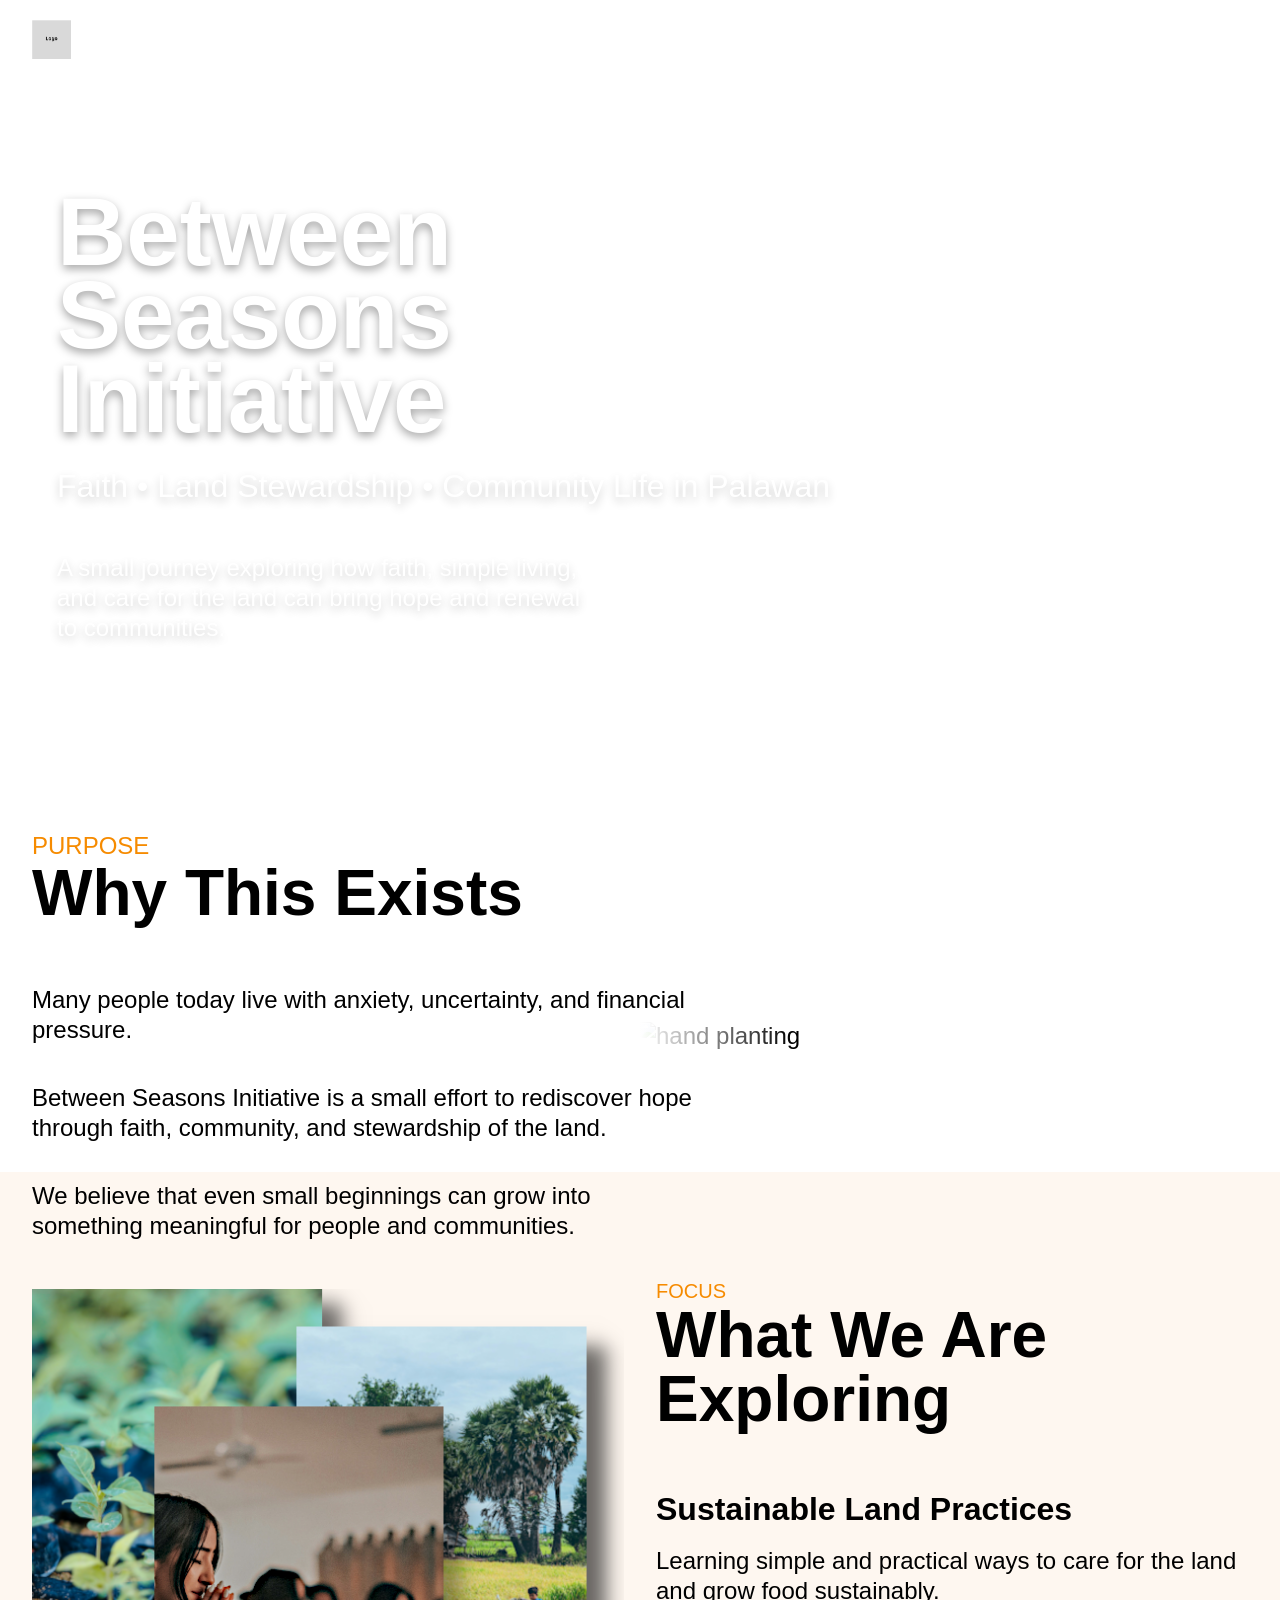
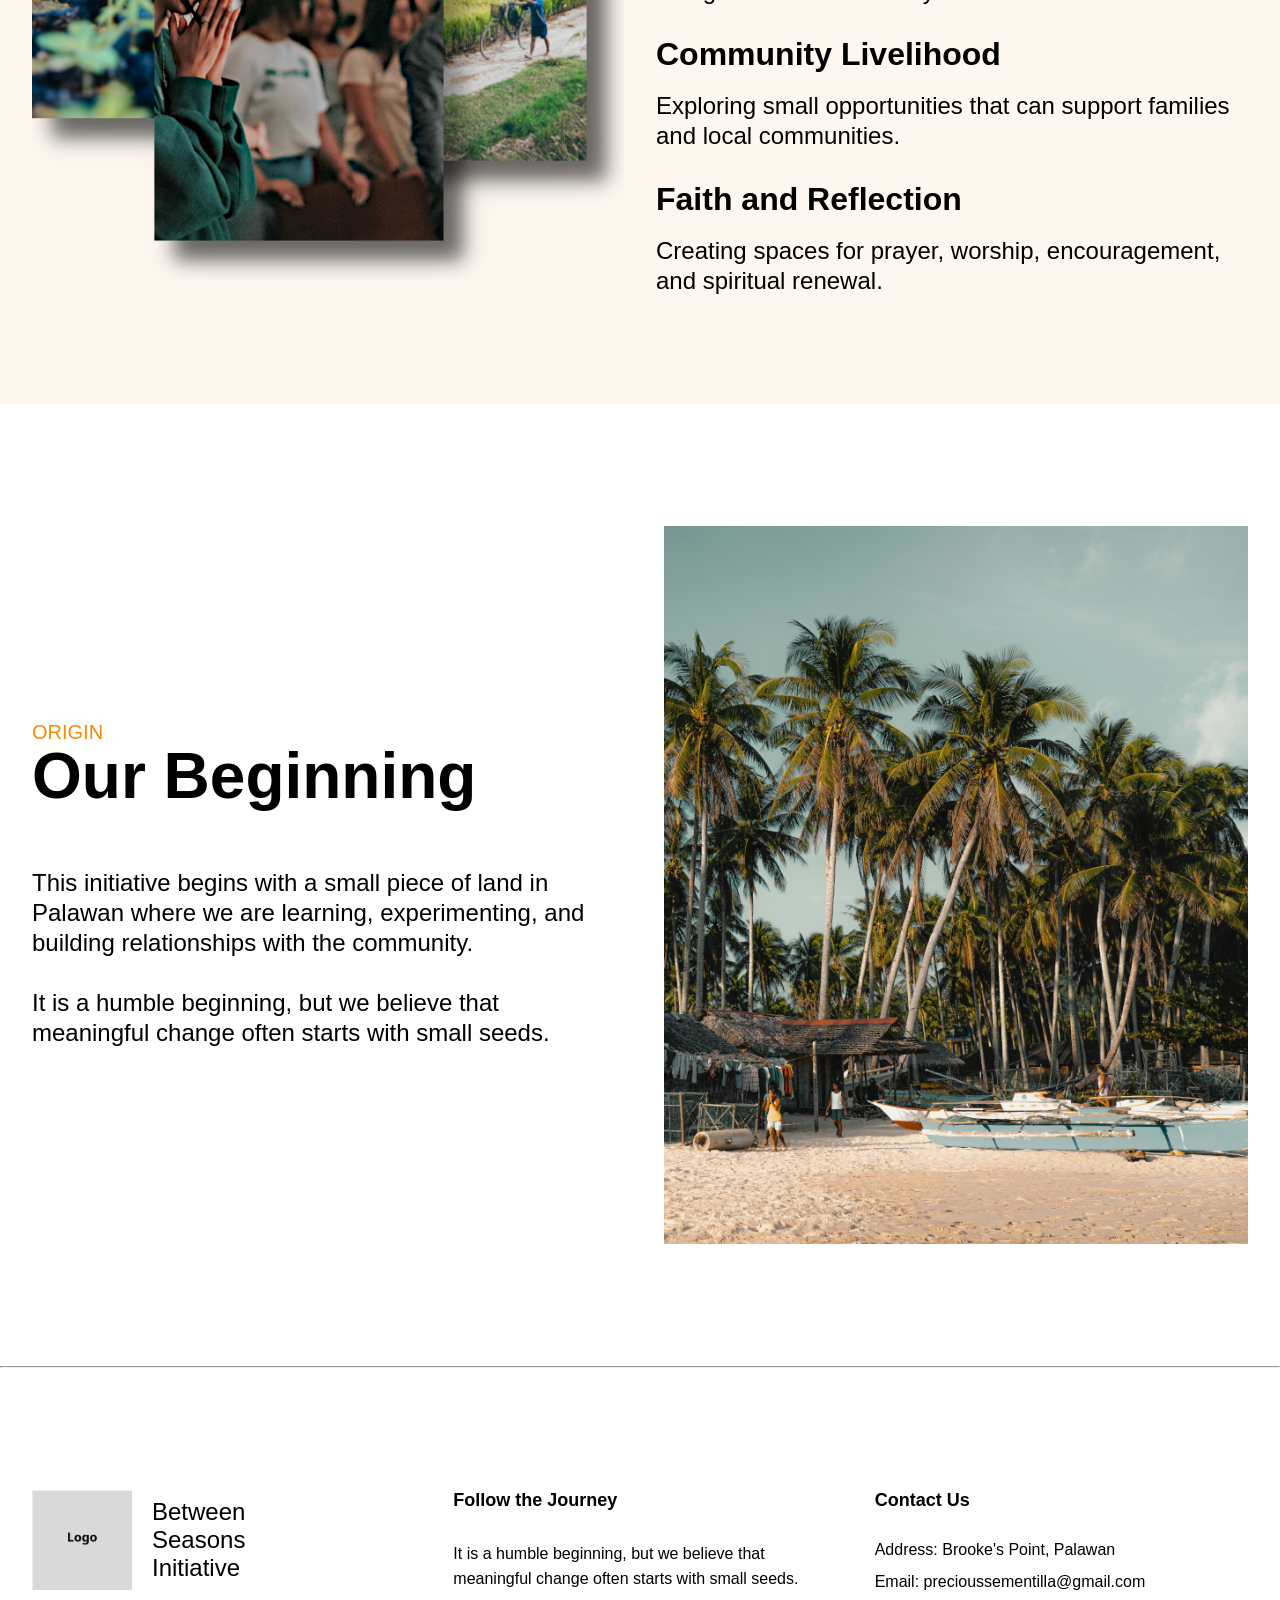
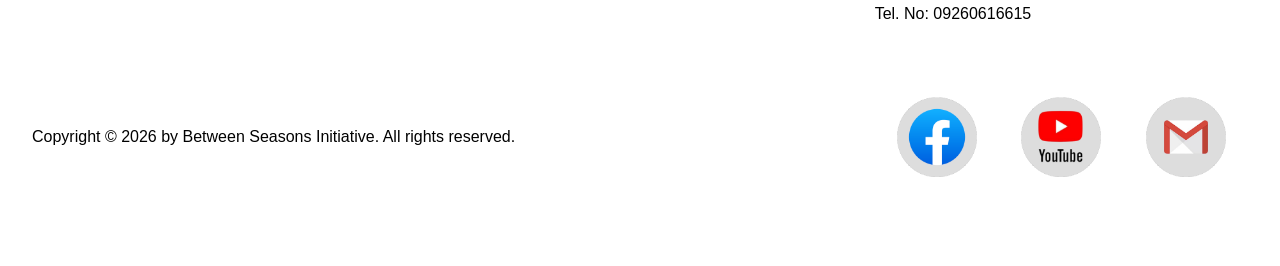
==== index.html @ 9b715d58 "Add files via upload Completed mobile responsiveness." ====
<!DOCTYPE html>
<html lang="en">

<head>
  <meta charset="UTF-8">
  <meta name="viewport" content="width=device-width, initial-scale=1.0">

  <link rel="stylesheet" href="styles/general.css">
  <link rel="stylesheet" href="styles/style.css">
  <link rel="stylesheet" href="styles/queries.css">

  <script defer type="module" src="https://unpkg.com/ionicons@5.4.0/dist/ionicons/ionicons.esm.js"></script>
  <script nomodule="" src="https://unpkg.com/ionicons@5.4.0/dist/ionicons/ionicons.js"></script>

  <!-- <script src="https://unpkg.com/ionicons@4.5.10-0/dist/ionicons.js"></script> -->

  <title>Between Seasons Initiative</title>
</head>

<body>

  <div class="landing-page" id="landing-page">

    <!-- #region section-header -->
    <header class="section-header">
      <div class="logo-box">
        <img class="header-logo" src="img/logo.png" alt="logo" />
        <p class="header-company-name">Between Seasons Initiative</p>
      </div>
      <div class="main-nav">
        <ul class="nav-links">
          <li><a class="nav-link" href="#landing-page">Home</a></li>
          <li><a class="nav-link" href="#section-purpose">Purpose</a></li>
          <li><a class="nav-link" href="#section-focus">Focus</a></li>
          <li><a class="nav-link" href="#section-origin">Origin</a></li>
          <li><a class="nav-link" href="#section-footer">Follow us</a></li>
        </ul>
      </div>
      <button class="btn-mobile-nav">
        <ion-icon name="menu-outline" class="icon-mobile-nav"></ion-icon>
        <ion-icon name="close-outline" class="icon-mobile-nav"></ion-icon>
      </button>
    </header>
    <!-- #endregion section-header -->

    <!-- #region section-hero -->
    <section class="section-hero" id="section-hero">
      <div class="hero-text-box">
        <h1 class="heading-primary">Between <br />Seasons <br /> Initiative</h1>
        <p class="subheading">Faith • Land Stewardship • Community Life in Palawan</p>

        <p class="heading-primary-description">A small journey exploring how faith, simple living, <br />and care for
          the
          land
          can bring hope and renewal <br />to communities.
        </p>
      </div>
    </section>
    <!-- #endregion section-hero -->

  </div>

  <!-- #region section-purpose -->
  <section class="section-purpose" id="section-purpose">
    <div class="container">
      <div class="purpose grid-cols-2">
        <div class="purpose-text-box">
          <div class="purpose-static">
            <div class="purpose-floating">
              <p class="subtitle subtitle-purpose">
                purpose
              </p>
              <h2 class=" heading-secondary">Why This Exists</h2>
              <p class="heading-secondary-description">Many people today live with anxiety, uncertainty, and financial
                pressure.
              </p>
              <p class="heading-secondary-description">Between Seasons Initiative is a small effort to rediscover hope
                through
                faith, community, and stewardship of
                the land.</p>
              <p class="heading-secondary-description">We believe that even small beginnings can grow into something
                meaningful
                for people and communities.</p>
            </div>
            <div class="purpose-copy">
              <p class="subtitle">
                purpose
              </p>
              <h2 class="heading-secondary">Why This Exists</h2>
              <p class="heading-secondary-description">Many people today live with anxiety, uncertainty, and financial
                pressure.
              </p>
              <p class="heading-secondary-description">Between Seasons Initiative is a small effort to rediscover hope
                through
                faith, community, and stewardship of
                the land.</p>
              <p class="heading-secondary-description">We believe that even small beginnings can grow into something
                meaningful
                for people and communities.</p>
            </div>
          </div>
        </div>
        <div class="purpose-img-box">
          <img class="plant-img" src="img/hand-planting.png" alt="hand planting" />
        </div>
      </div>
    </div>
  </section>
  <!-- #endregion section-purpose -->

  <!-- #region section-focus -->
  <div class="section-focus" id="section-focus">
    <div class="container">
      <div class="focus grid-cols-2">
        <div class="focus-img-box">
          <img class="focus-img" src="img/focus.png"
            alt="small plants growing, a child walking with his bike in a rural area, and a lady praying inside a church" />
        </div>
        <div class="focus-text-box">
          <p class="subtitle">
            focus
          </p>
          <h2 class="heading-secondary">What We Are Exploring</h2>
          <h3 class="heading-tertiary">Sustainable Land Practices</h3>
          <p class="heading-secondary-description">Learning simple and practical ways to care for the land and grow food
            sustainably.</p>
          <h3 class="heading-tertiary">Community Livelihood</h3>
          <p class="heading-secondary-description">Exploring small opportunities that can support families and local
            communities.</p>
          <h3 class="heading-tertiary">Faith and Reflection</h3>
          <p class="heading-secondary-description">Creating spaces for prayer, worship, encouragement, and spiritual
            renewal.</p>
        </div>
      </div>
    </div>
  </div>
  <!-- #endregion section-focus -->

  <!-- #region section-origin -->
  <section class="section-origin" id="section-origin">
    <div class="container">
      <div class="origin grid-cols-8">
        <div class="origin-text-box">
          <p class="subtitle">
            origin
          </p>
          <div class="heading-secondary">Our Beginning</div>
          <p class="heading-secondary-description">This initiative begins with a small piece of land in Palawan where we
            are learning, experimenting, and building relationships with the community.</p>
          <p class="heading-secondary-description">It is a humble beginning, but we believe that meaningful change often
            starts with small seeds.</p>
        </div>
        <div class="origin-img-box">
          <img class="beach-img" src="img/beach.png" alt="beach showing native wooden boat in the Philippines" />
        </div>
      </div>
    </div>
  </section>
  <!-- #endregion section-follow-us -->

  <!-- #region section-footer -->
  <div class="foooter-line ">
    <hr>
  </div>

  <footer class="section-footer" id="section-footer">
    <div class="footer grid-cols-3">
      <div class="logo">
        <div class="footer-logo-box">
          <img class="footer-logo" src="img/logo.png" alt="company logo">
          <p class="company-name">Between <br />Seasons <br />Initiative
        </div>
      </div>
      <div class="follow-journey">
        <p class="column-label">Follow the Journey</p>
        <p class="journey-text">It is a humble beginning, but we believe that meaningful change often starts with small
          seeds.</p>
      </div>
      <div class="contact-us">
        <p class="column-label">Contact Us</p>
        <ul class="contact-list">
          <li>Address: Brooke's Point, Palawan</li>
          <li>Email: precioussementilla@gmail.com</li>
          <li>Tel. No: 09260616615</li>
        </ul>
      </div>
      <div class="copyright">Copyright © <span class="year">2026</span> by Between Seasons Initiative. All rights
        reserved.
      </div>
      <div class="contact-icons">
        <img class="contact-icon" src="img/facebook.png" alt="Facebook logo">
        <img class="contact-icon" src="img/youtube.png" alt="Youtube logo">
        <img class="contact-icon" src="img/gmail.png" alt="Gmail logo">
      </div>
    </div>
  </footer>
  <!-- #endregion section-footer -->

  <script defer src="script/script.js"></script>
</body>

</html>
---- styles/general.css ----
/* #region initialize */
html {
  font-size: 62.5%;
  overflow-x: hidden;
  scroll-behavior: smooth;
}

* {
  margin: 0;
  padding: 0;
  box-sizing: border-box;
}

body {
  position: relative;
  font-family: "Rubik", sans-serif;
  font-size: 2.4rem;
  font-weight: 400;
  letter-spacing: 12%;

  overflow-x: hidden;
}
/* #endregion initialize */

/* #region helper-classes */
.container {
  max-width: 130rem;
  margin: 0 auto;
}

.grid-cols-2 {
  padding: 0 3.2rem;

  display: grid;
  grid-template-columns: repeat(2, 1fr);
}

.grid-cols-3 {
  display: grid;
  grid-template-columns: repeat(3, 1fr);
  grid-template-rows: 1fr 1fr;
  gap: 4.8rem;

  margin: auto auto;
}

.grid-cols-6 {
  padding: 0 3.2rem;

  display: grid;
  grid-template-columns: repeat(6, 1fr);
}

.grid-cols-8 {
  padding: 0 3.2rem;

  display: grid;
  grid-template-columns: repeat(8, 1fr);
}

/* #endregion helper-classes */

/* #region headings */
.heading-primary {
  font-family: "Montserrat", sans-serif;
  font-size: 9.6rem;
  font-weight: 700;
  line-height: 87%;
  letter-spacing: -2%;
  color: #fff;
  text-shadow: 0 4px 9.2px rgba(0, 0, 0, 0.35);

  margin-bottom: 2.8rem;
}

.subheading {
  font-size: 3.2rem;
  letter-spacing: 1%;
  color: #fff;
  text-shadow: 0 4px 9.2px rgba(0, 0, 0, 0.2);

  margin-bottom: 4.8rem;
}

.heading-primary-description {
  font-size: 2.4rem;
  line-height: 125%;
  letter-spacing: 12%;
  color: #fff;
  text-shadow: 0 4px 9.2px rgba(0, 0, 0, 0.2);
}

.heading-secondary {
  font-family: "Montserrat", sans-serif;
  font-size: 6.4rem;
  font-weight: 700;
  line-height: 100%;
  letter-spacing: -1%;
  /* margin-top: 25%; */
  margin-top: 0;
  margin-bottom: 6rem;
}

.heading-secondary-description {
  font-size: 2.4rem;
  line-height: 125%;
  letter-spacing: 12%;

  margin-bottom: 3rem;
}

.heading-secondary-description:last-child {
  margin-bottom: 25%;
}

.heading-tertiary {
  font-size: 3.2rem;
  font-weight: 600;
  letter-spacing: 1%;

  margin-bottom: 1.8rem;
}

.subtitle {
  text-transform: uppercase;
  font-size: 2rem;
  letter-spacing: -1%;
  color: #f68b00;
  margin: 0 !important;
}

.sticky .section-header {
  position: fixed;
  top: 0;
  left: 0;
  width: 100%;
  height: 7.9rem;
  padding-top: 0;
  padding-bottom: 0;
  background-color: rgb(255, 255, 255, 0.97);
  z-index: 999;
  box-shadow: 0 1.2rem 3.2rem rgba(0, 0, 0, 0.03);
}
/* #endregion headings */
---- styles/style.css ----
.landing-page {
  max-width: 100vw;
  height: 100vh;
  background-image: url("../img/hero-img.png");
  background-size: cover; /* makes image cover entire area */
  background-position: center; /* centers the image */
  background-repeat: no-repeat; /* prevents tiling */

  margin-bottom: 6.2rem;
}

/* #region section-header */
.section-header {
  display: flex;
  height: 7.9rem;
  align-items: center;
  justify-content: space-between;

  margin: 0 auto;
  padding: 0 3.2rem;
  position: relative;
}

.logo-box {
  display: flex;
  align-items: center;
}

.header-logo {
  width: 3.9rem;
  height: 3.9rem;

  margin-right: 1.5rem;
}

.header-company-name {
  letter-spacing: 1%;
  color: #fff;
}

.nav-links {
  display: flex;
  list-style: none;

  gap: 2.4rem;
}

.nav-link:link,
.nav-link:visited {
  text-decoration: none;
  font-size: 1.6rem;
  font-weight: 500;
  color: #fff;
  border-bottom: 1px solid transparent;
}

.nav-link:hover,
.nav-link:active {
  color: #f68b00;
  border-bottom: 1px solid #f68b00;
}

.btn-mobile-nav {
  display: none;
  border: none;
  background: none;
  cursor: pointer;
}

.icon-mobile-nav {
  background-color: #fdf2e9;
  font-size: 3.2rem;
  color: #333;
}

.icon-mobile-nav[name="close-outline"] {
  display: none;
}

.sticky .header-company-name {
  color: black;
}

.sticky .nav-link:link,
.sticky .nav-link:visited {
  text-decoration: none;
  font-size: 1.6rem;
  font-weight: 500;
  color: black;
  border-bottom: 1px solid transparent;
}

.sticky .nav-link:hover,
.sticky .nav-link:active {
  color: #f68b00;
  border-bottom: 1px solid #f68b00;
}

/* #endregion section-header */

/* #region section-hero */
.section-hero {
  display: flex;
  height: 75vh;
  align-items: center;
  margin: auto 0;
}

.hero-text-box {
  padding: 0 5.7rem;
}

/* #endregion section-hero */

/* #region section-purpose */
#section-purpose {
  scroll-margin-top: 2rem;
}

.section-purpose {
  margin-bottom: 6.2rem;
  padding-top: 6rem;
  padding-bottom: 6rem;
  scroll-margin-top: "79px";
}

.purpose {
  align-items: center;
}
.purpose .subtitle {
  margin: 0;
}

.purpose-text-box {
  position: relative;
}

.purpose-floating {
  position: absolute;
  margin-right: -9%;
  z-index: 10;
  top: 50%;
  transform: translateY(-50%);
}

.purpose-floating p {
  font-family: "Rubix", sans-serif;
  font-size: 2.4rem;
  font-weight: none;
  line-height: 125%;
  letter-spacing: 12%;

  margin-bottom: 3.8rem;
}

.purpose-copy {
  display: none;
  border: none;
  background: none;
  cursor: pointer;
}

.purpose-img-box {
  position: relative;
  /* display: flex;
  align-items: center; */
}

.purpose-img-box::after {
  content: "";
  position: absolute;
  inset: 0;
  top: 0;
  left: 0;
  background: linear-gradient(
    to right,
    rgba(255, 255, 255, 1),
    rgba(255, 255, 255, 0)
  );
  width: 25%;
  z-index: 2;
}
.purpose-img-box::after {
  content: "";
  position: absolute;
  inset: 0;
  top: 0;
  left: 0;
  background: linear-gradient(
    to right,
    rgba(255, 255, 255, 1),
    rgba(255, 255, 255, 0)
  );
  width: 25%;
  z-index: 3;
}
.purpose-img-box::after {
  content: "";
  position: absolute;
  inset: 0;
  top: 0;
  left: 0;
  background: linear-gradient(
    to right,
    rgba(255, 255, 255, 1),
    rgba(255, 255, 255, 0)
  );
  width: 25%;
  z-index: 4;
}

.purpose-floating p:nth-child(5) {
  margin: 0 !important;
}

.plant-img {
  display: block;
  width: 100%;
}
/* #endregion section-purpose */

/* #region section-focus */
#section-focus {
  scroll-margin-top: 7rem;
}

.section-focus {
  background-color: #fef7f0;

  margin-bottom: 6.2rem;
  padding-top: 6rem;
  padding-bottom: 6rem;
}

.focus {
  column-gap: 6rem;
  align-items: center;
}

.focus-image-box {
  align-self: center;
}

.focus-img {
  width: 100%;
}

.focus-text-box p:last-child {
  margin: 0;
}
/* #endregion section-focus */

/* #region section-origin */
#section-origin {
  scroll-margin-top: 2rem;
}

.section-origin {
  margin-bottom: 6.2rem;
  padding-top: 6rem;
  padding-bottom: 6rem;
}

.origin {
  column-gap: 4.8rem;
}

.origin-text-box {
  grid-column: span 4;
  align-self: center;
}

.origin-text-box p:nth-child(4) {
  margin: 0 !important;
}

.origin-img-box {
  grid-column: span 4;
  align-self: center;
}

.beach-img {
  display: block;
  width: 100%;
}

/* #endregion section-origin */

/* #region section-footer */
hr {
  /* border: none; */
  width: 100%;
  height: 2px;
  color: #eee;
}

.section-footer {
  max-width: 130rem;
  margin: 0 auto;

  /* margin-bottom: 6.2rem; */
  padding-top: 12.2rem;
  padding-bottom: 6.2rem;
}

.footer-logo-box {
  display: flex;
  gap: 2rem;
  align-items: center;
}

.footer-logo {
  width: 10rem;
  height: 10rem;
}

.company-name {
  font-family: "Montserrat", sans-serif;
  font-size: 2.4rem;
  font-weight: 500;
  color: black;
}

.contact-list {
  list-style: none;
}

.contact-list li {
  font-family: "Rubix", sans-serif;
  font-size: 1.6rem;
  font-weight: 400;
}

.contact-list li:not(:last-child) {
  margin-bottom: 1.4rem;
}

.column-label {
  font-family: "Rubix", sans-serif;
  font-size: 2rem;
  font-weight: 600;

  margin-bottom: 3rem;
}

.journey-text {
  font-family: "Rubix", sans-serif;
  font-size: 1.6rem;
  font-weight: 400;
  /* line-height: 180%; */
}

.copyright {
  grid-column: span 2;
  font-family: "Rubix", sans-serif;
  font-size: 1.6rem;
  font-weight: 400;
  line-height: 180%;
  margin: auto 0;
}

.contact-icons {
  display: flex;
  justify-content: space-around;
  margin: auto 0;
}

.contact-icon {
  display: inline-block;
  width: 8rem;
  height: 8rem;
}

/* #endregion section-footer */
---- styles/queries.css ----
/* #region < 1350px = 1350 / 16 = 84.38 = 84em */
@media (max-width: 84em) {
  /* header */

  /* hero */

  /* purpose */

  /* focus */
  .focus {
    column-gap: 3.2rem;
    padding-top: 4.8rem;
    padding-bottom: 4.8rem;
  }

  .focus-img-box {
    align-self: center;
  }

  .focus-img {
    margin: 0;
  }

  .focus-text-box {
    align-self: center;
  }

  .focus-text-box p:nth-child(8) {
    margin: 0 !important;
  }

  .focus .subtitle {
    margin: 0;
  }

  /* origin */

  /* footer */

  .section-footer {
    /* max-width: 130rem;
    margin: 0 auto;
   */
    padding: 12.2rem 3.2rem 6.2rem 3.2rem;
  }

  /* .section-footer {
  } */

  .column-label {
    font-size: 1.8rem;
  }

  .journey-text {
    font-size: 1.6rem;
    line-height: 1.6;
  }
  .contact-list li {
    font-size: 1.6rem;
  }
}
/* #endregion < 1350px  */

/* #region < 1150px = 1150 / 16 = 71.87 = 72em */
@media (max-width: 72em) {
  /* header */
  .header-company-name {
    font-size: 1.6rem;
  }

  .nav-link {
    font-size: 1.2rem !important;
  }

  .heading-primary {
    font-size: 7.4rem;
  }

  .subheading {
    font-size: 2rem;
  }

  .heading-primary-description {
    font-size: 1.6rem;
  }
  /* hero */

  /* purpose */
  .purpose .subtitle {
    font-size: 1.5rem;
  }

  .heading-secondary {
    font-size: 4rem;

    margin-bottom: 4.8rem;
  }

  .heading-secondary-description {
    font-size: 1.6rem !important;
  }

  .heading-tertiary {
    font-size: 2rem !important;
  }

  /* focus */

  /* origin */

  /* footer */
}
/* #endregion < 1164px  */

/* #region < 960px = 960 / 16 = 60em */
@media (max-width: 60em) {
  /* header */

  /* hero */

  /* purpose */

  /* focus */
  .focus {
    column-gap: 3.2rem;
    padding-top: 2.4rem;
    padding-bottom: 2.4rem;
  }

  .focus-img-box {
    align-self: center;
  }

  .focus-img {
    margin: 0;
  }

  .focus-text-box {
    align-self: center;
  }

  .focus-text-box p:nth-child(8) {
    margin: 0 !important;
  }

  .focus .subtitle {
    margin: 0;
  }

  /* origin */
  .origin {
    column-gap: 4.8rem;
  }

  /* footer */
}
/* #endregion < 960px  */

/* #region < 760px = 760 / 16 = 48em */
@media (max-width: 48em) {
  /* header */
  .main-nav {
    position: absolute;
    top: 0;
    left: 0;
    width: 100%;
    height: 100vh;
    transform: translateX(100%);
    background-color: rgba(255, 255, 255, 0.96);

    display: flex;
    justify-content: center;
    align-items: center;
    opacity: 0;
    pointer-events: none;
    visibility: hidden;
    transition: all 0.5s ease-in;
  }

  .btn-mobile-nav {
    display: block;
    z-index: 9999;
  }

  .mobile-main-nav .main-nav {
    opacity: 1;
    pointer-events: auto;
    visibility: visible;
    transform: translateX(0);
  }

  .mobile-main-nav .nav-links {
    display: flex;
    flex-direction: column;
    justify-content: center;
    align-items: center;
    text-align: center;
  }

  .mobile-main-nav .nav-link:link,
  .mobile-main-nav .nav-link:visited {
    font-size: 2.4rem !important;
    color: #000;
  }

  .mobile-main-nav .nav-link:hover,
  .mobile-main-nav .nav-link:active {
    color: #f68b00;
    border-bottom: 1px solid #f68b00;
  }

  /* hero */
  .heading-primary-description {
    color: transparent;
    height: 0;
  }

  .heading-primary-description::before {
    content: "A small journey exploring how faith, simple living, and care for the land can bring hope and renewal to communities.";
    color: #fff;
  }

  .mobile-main-nav .main-nav {
    opacity: 1;
    pointer-events: auto;
    visibility: visible;
    transform: translateX(0);
  }

  /* purpose */

  /* focus */

  /* footer */
}
/* #endregion < 960px  */

/* #region < 560px = 560 / 16 = 35em */
@media (max-width: 35em) {
  /* header */

  /* hero */

  /* purpose */
  .purpose.grid-cols-2 {
    padding: 0 3.2rem;

    display: grid;
    grid-template-columns: 1fr;
    row-gap: 3rem;
  }

  .purpose-floating {
    display: none;
    border: none;
    background: none;
    cursor: pointer;
  }

  .purpose-img-box::after {
    display: none;
    border: none;
    background: none;
    cursor: pointer;
  }

  .purpose-copy {
    display: block;
  }

  .purpose-copy p:last-child {
    margin: 0;
  }

  .subtitle.subtitle-purpose {
    color: transparent;
  }

  /* focus */
  .focus.grid-cols-2 {
    padding: 0 3.2rem;

    display: grid;
    grid-template-columns: 1fr;
    row-gap: 3rem;
  }

  .focus-img {
    grid-row: 2;
  }

  .focus-text-box {
    grid-row: 1;
  }

  .focus-text-box p:last-child {
    margin: 0 0 3rem;
  }

  /* origin */
  .origin.grid-cols-8 {
    padding: 0 3.2rem;

    display: grid;
    grid-template-columns: 1fr;
    row-gap: 3rem;
  }

  .origin-text-box {
    grid-row: 1;
    grid-column: 1;
  }

  .origin-img-box {
    grid-row: 2;
    grid-column: 1;
  }

  /* footer */
  .section-footer {
    max-width: 130rem;
    margin: 0 auto;

    padding-top: 12.2rem;
    padding-bottom: 6.2rem;
  }

  .footer.grid-cols-3 {
    display: grid;
    grid-template-columns: 1fr;

    column-gap: 0;
    row-gap: 4rem;

    margin: auto auto;
    /* padding: 0 3.2rem; */
  }

  .follow-journey {
    grid-column: 1;
    grid-row: 2;
  }
  .contact-us {
    grid-column: 1;
    grid-row: 3;
  }
  .contact-icons {
    grid-column: 1;
    grid-row: 4;
  }
  .follow-journey {
    grid-column: 1;
    grid-row: 2;
  }

  .contact-us * {
    font-size: 1.4rem;
  }

  .follow-journey * {
    font-size: 1.4rem;
  }

  .copyright {
    font-size: 1.4rem;
  }
}
/* #endregion < 560px = 560 / 16 = 35em */
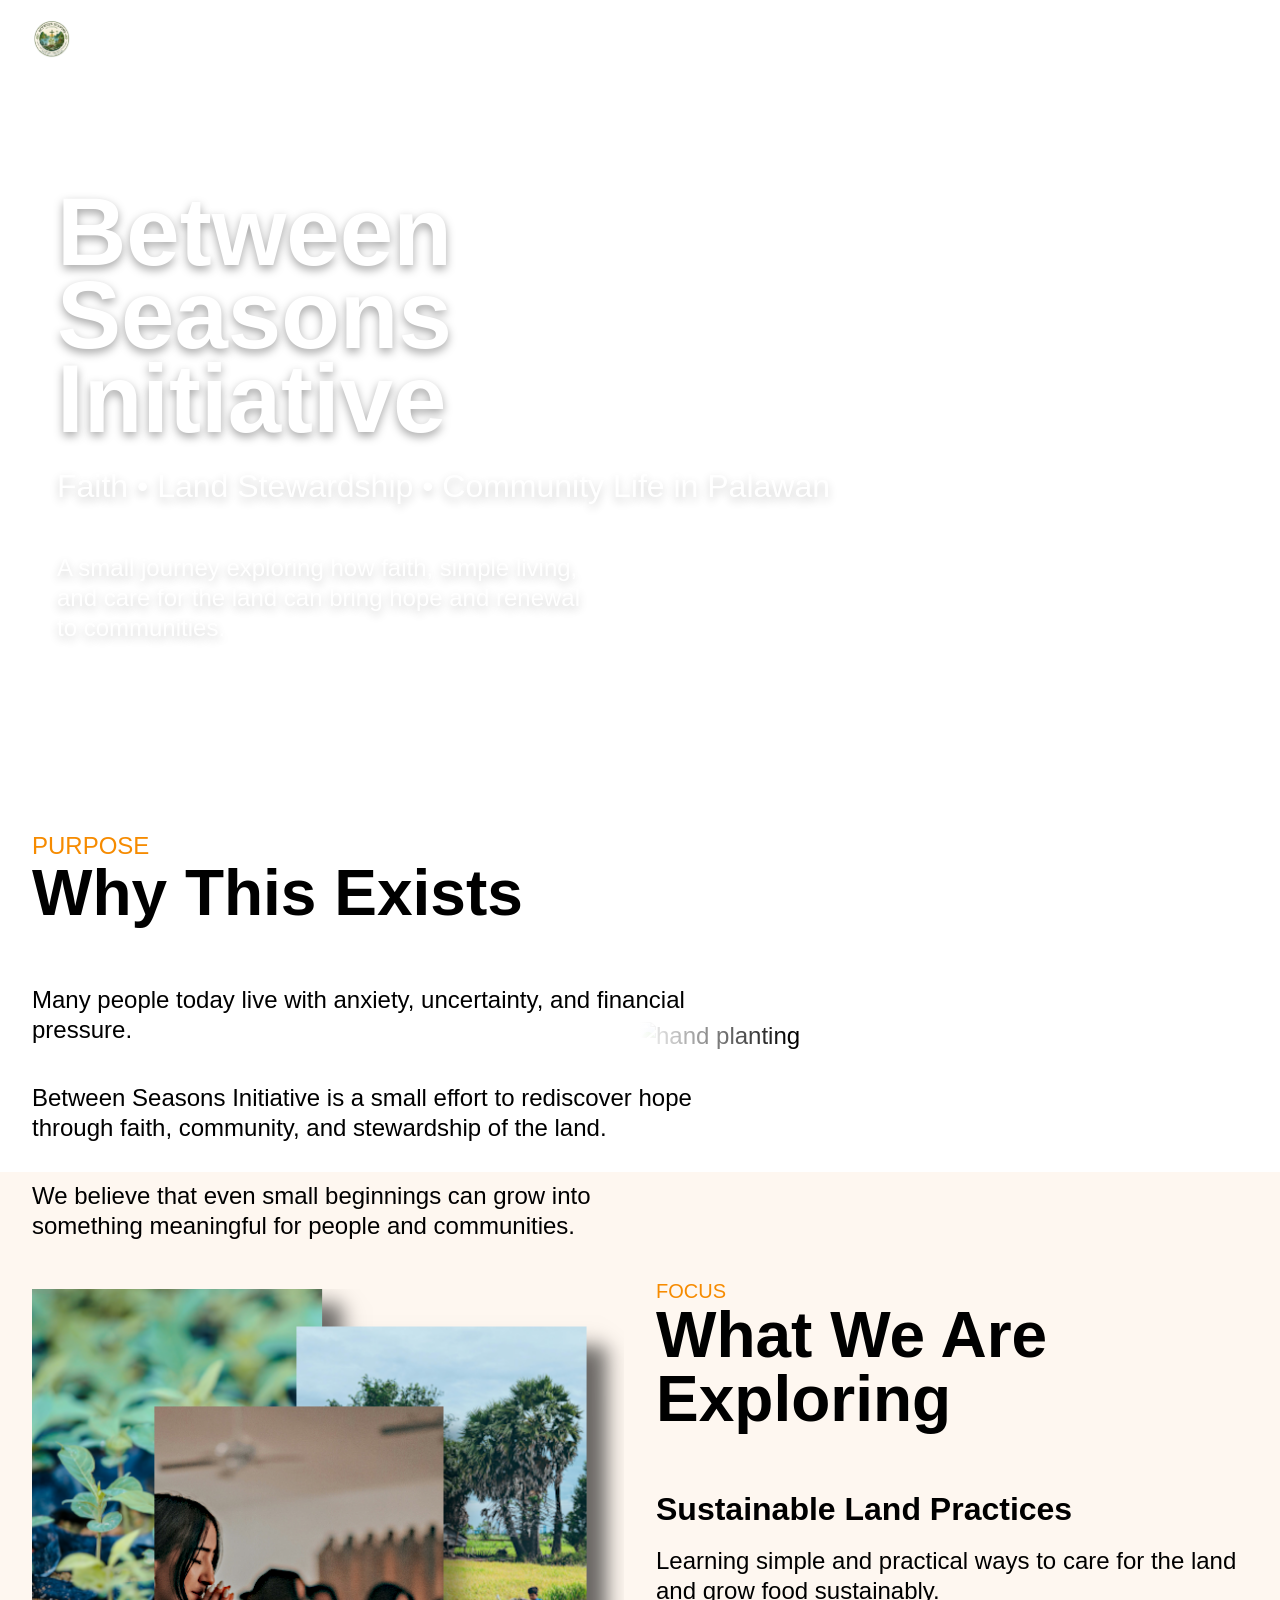
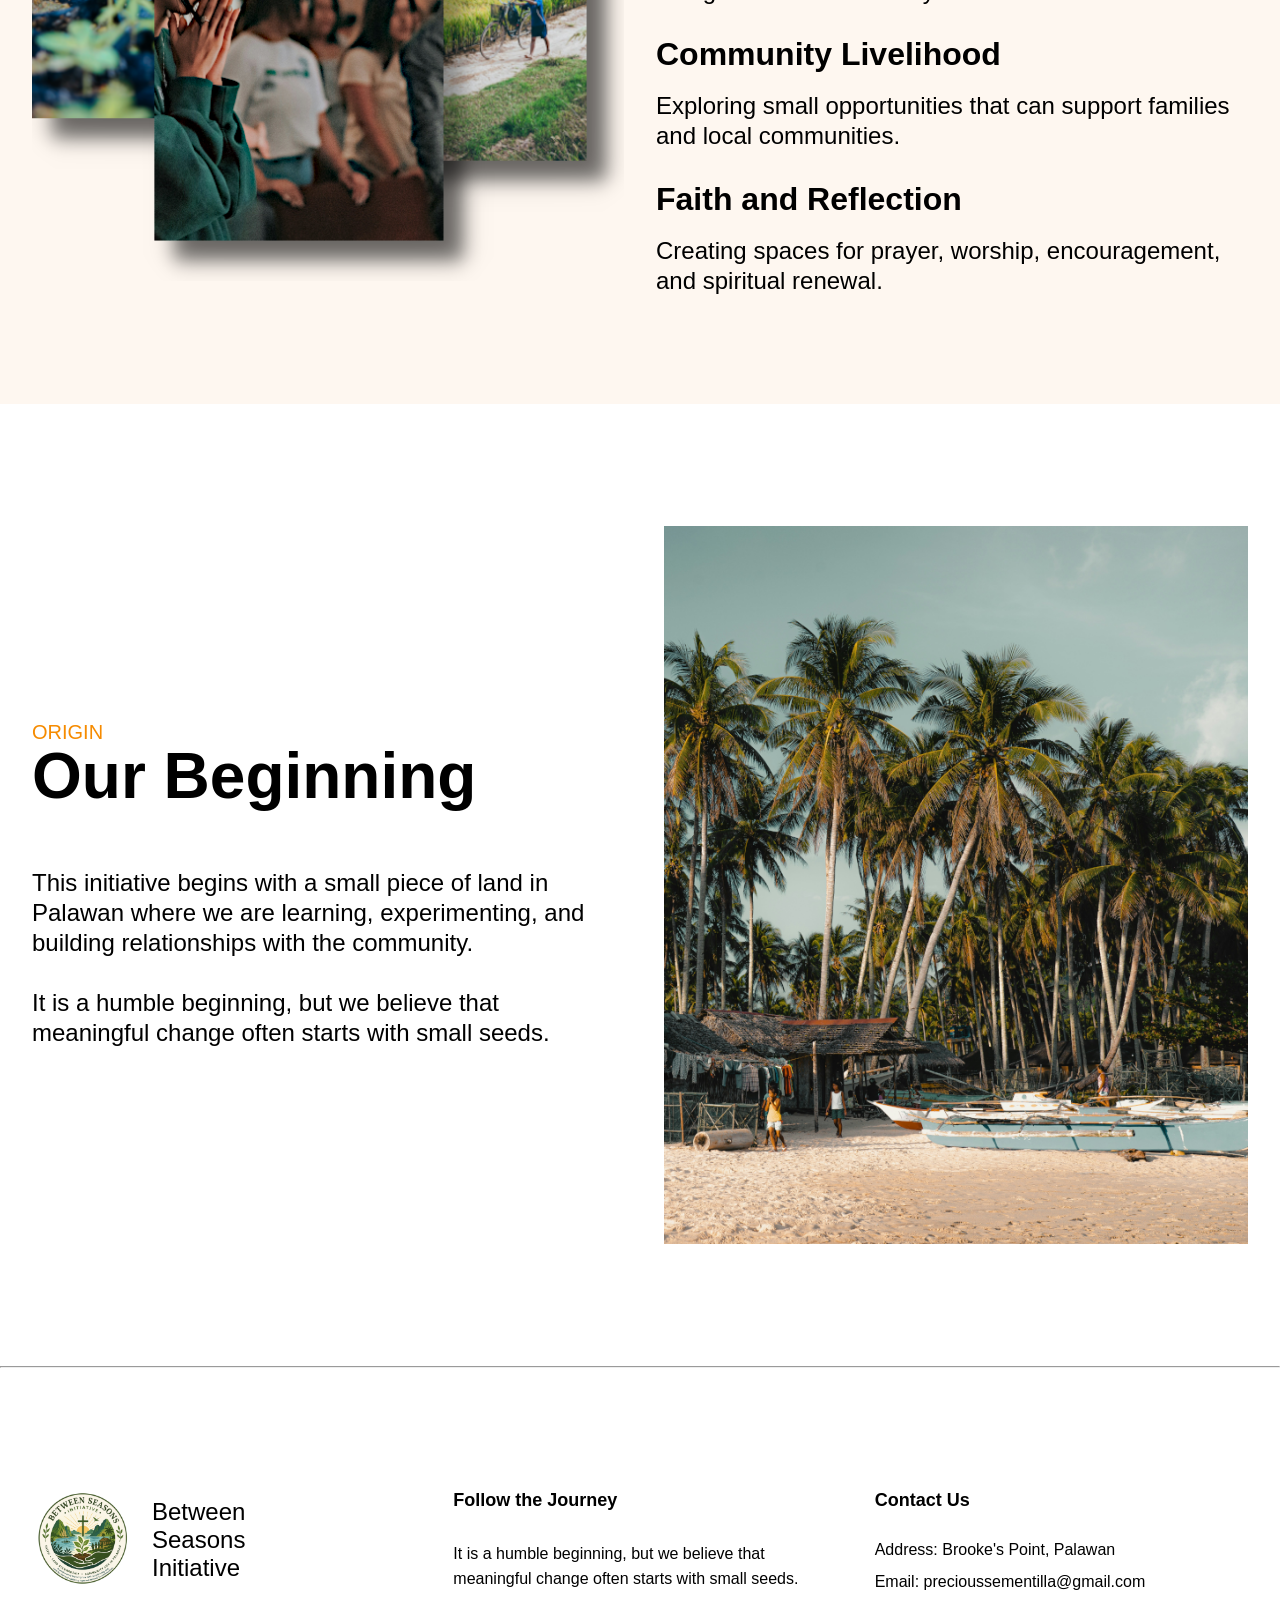
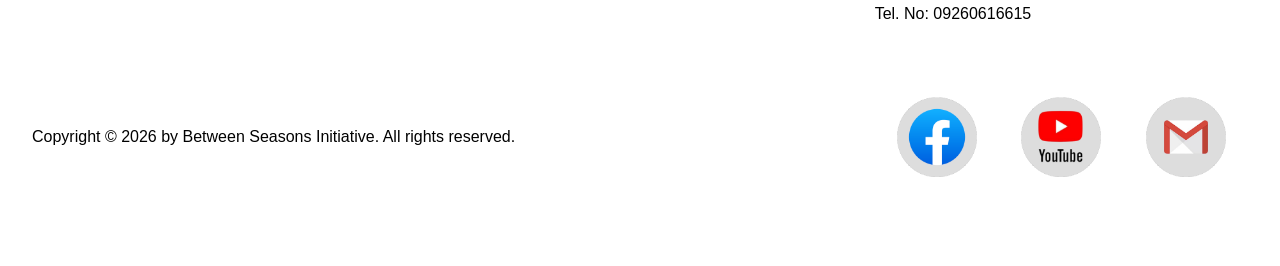
==== commit 972161cc: "Update index.html Updated link with trial logo" ====
--- a/index.html
+++ b/index.html
@@ -24,10 +24,10 @@
     <!-- #region section-header -->
     <header class="section-header">
       <div class="logo-box">
-        <img class="header-logo" src="img/logo.png" alt="logo" />
+        <img class="header-logo" src="img/logo-bsi.png" alt="logo" />
         <p class="header-company-name">Between Seasons Initiative</p>
       </div>
-      <div class="main-nav">
+      <nav class="main-nav">
         <ul class="nav-links">
           <li><a class="nav-link" href="#landing-page">Home</a></li>
           <li><a class="nav-link" href="#section-purpose">Purpose</a></li>
@@ -35,10 +35,10 @@
           <li><a class="nav-link" href="#section-origin">Origin</a></li>
           <li><a class="nav-link" href="#section-footer">Follow us</a></li>
         </ul>
-      </div>
+      </nav>
       <button class="btn-mobile-nav">
-        <ion-icon name="menu-outline" class="icon-mobile-nav"></ion-icon>
-        <ion-icon name="close-outline" class="icon-mobile-nav"></ion-icon>
+        <ion-icon name="menu-outline" class="menu-outline icon-mobile-nav"></ion-icon>
+        <ion-icon name="close-outline" class="close-outline icon-mobile-nav"></ion-icon>
       </button>
     </header>
     <!-- #endregion section-header -->
@@ -67,7 +67,7 @@
         <div class="purpose-text-box">
           <div class="purpose-static">
             <div class="purpose-floating">
-              <p class="subtitle subtitle-purpose">
+              <p class="subtitle">
                 purpose
               </p>
               <h2 class=" heading-secondary">Why This Exists</h2>
@@ -83,7 +83,7 @@
                 for people and communities.</p>
             </div>
             <div class="purpose-copy">
-              <p class="subtitle">
+              <p class="subtitle" id="subtitle-purpose">
                 purpose
               </p>
               <h2 class="heading-secondary">Why This Exists</h2>
@@ -117,7 +117,7 @@
             alt="small plants growing, a child walking with his bike in a rural area, and a lady praying inside a church" />
         </div>
         <div class="focus-text-box">
-          <p class="subtitle">
+          <p class="subtitle" id="subtitle-focus">
             focus
           </p>
           <h2 class="heading-secondary">What We Are Exploring</h2>
@@ -141,7 +141,7 @@
     <div class="container">
       <div class="origin grid-cols-8">
         <div class="origin-text-box">
-          <p class="subtitle">
+          <p class="subtitle" id="subtitle-origin">
             origin
           </p>
           <div class="heading-secondary">Our Beginning</div>
@@ -167,7 +167,7 @@
     <div class="footer grid-cols-3">
       <div class="logo">
         <div class="footer-logo-box">
-          <img class="footer-logo" src="img/logo.png" alt="company logo">
+          <img class="footer-logo" src="img/logo-bsi.png" alt="company logo">
           <p class="company-name">Between <br />Seasons <br />Initiative
         </div>
       </div>
@@ -199,4 +199,4 @@
   <script defer src="script/script.js"></script>
 </body>
 
-</html>+</html>
--- a/styles/general.css
+++ b/styles/general.css
@@ -129,6 +129,12 @@
   margin: 0 !important;
 }
 
+#subtitle-purpose,
+#subtitle-focus,
+#subtitle-origin {
+  scroll-margin-top: 80px;
+}
+
 .sticky .section-header {
   position: fixed;
   top: 0;
--- a/styles/style.css
+++ b/styles/style.css
@@ -1,3 +1,4 @@
+/* #region section-header */
 .landing-page {
   max-width: 100vw;
   height: 100vh;
@@ -9,7 +10,6 @@
   margin-bottom: 6.2rem;
 }
 
-/* #region section-header */
 .section-header {
   display: flex;
   height: 7.9rem;
@@ -58,6 +58,11 @@
 .nav-link:active {
   color: #f68b00;
   border-bottom: 1px solid #f68b00;
+}
+
+.nav-link-reset {
+  color: #fff;
+  border-bottom: 1px solid transparent;
 }
 
 .btn-mobile-nav {
@@ -65,6 +70,7 @@
   border: none;
   background: none;
   cursor: pointer;
+  /* pointer-events: none; */
 }
 
 .icon-mobile-nav {
--- a/styles/queries.css
+++ b/styles/queries.css
@@ -86,10 +86,6 @@
   /* hero */
 
   /* purpose */
-  .purpose .subtitle {
-    font-size: 1.5rem;
-  }
-
   .heading-secondary {
     font-size: 4rem;
 
@@ -165,7 +161,6 @@
     left: 0;
     width: 100%;
     height: 100vh;
-    transform: translateX(100%);
     background-color: rgba(255, 255, 255, 0.96);
 
     display: flex;
@@ -174,12 +169,60 @@
     opacity: 0;
     pointer-events: none;
     visibility: hidden;
-    transition: all 0.5s ease-in;
+    transform: translateX(100%);
+    transition: all 0.5s ease-out;
+    font-size: 0;
   }
 
   .btn-mobile-nav {
     display: block;
     z-index: 9999;
+  }
+
+  .nav-links {
+    display: flex;
+    flex-direction: column;
+    justify-content: center;
+    align-items: center;
+    text-align: center;
+    font-size: 2.4rem;
+  }
+
+  .nav-link {
+    font-size: 2.4rem !important;
+  }
+
+  .mobile-main-nav .nav-link:link,
+  .mobile-main-nav .nav-link:visited {
+    font-size: 2.4rem !important;
+    color: #000;
+  }
+
+  .mobile-main-nav .main-nav {
+    opacity: 1 !important;
+    pointer-events: auto;
+    visibility: visible;
+    transform: translateX(0);
+  }
+
+  .mobile-main-nav .nav-link:link,
+  .mobile-main-nav .nav-link:visited {
+    font-size: 2.4rem !important;
+    color: #000;
+  }
+
+  .mobile-main-nav .nav-link:hover,
+  .mobile-main-nav .nav-link:active {
+    color: #f68b00;
+    border-bottom: 1px solid #f68b00;
+  }
+
+  .mobile-main-nav .icon-mobile-nav[name="menu-outline"] {
+    display: none;
+  }
+
+  .mobile-main-nav .icon-mobile-nav[name="close-outline"] {
+    display: block;
   }
 
   .mobile-main-nav .main-nav {
@@ -189,26 +232,6 @@
     transform: translateX(0);
   }
 
-  .mobile-main-nav .nav-links {
-    display: flex;
-    flex-direction: column;
-    justify-content: center;
-    align-items: center;
-    text-align: center;
-  }
-
-  .mobile-main-nav .nav-link:link,
-  .mobile-main-nav .nav-link:visited {
-    font-size: 2.4rem !important;
-    color: #000;
-  }
-
-  .mobile-main-nav .nav-link:hover,
-  .mobile-main-nav .nav-link:active {
-    color: #f68b00;
-    border-bottom: 1px solid #f68b00;
-  }
-
   /* hero */
   .heading-primary-description {
     color: transparent;
@@ -218,13 +241,6 @@
   .heading-primary-description::before {
     content: "A small journey exploring how faith, simple living, and care for the land can bring hope and renewal to communities.";
     color: #fff;
-  }
-
-  .mobile-main-nav .main-nav {
-    opacity: 1;
-    pointer-events: auto;
-    visibility: visible;
-    transform: translateX(0);
   }
 
   /* purpose */
@@ -333,7 +349,11 @@
     row-gap: 4rem;
 
     margin: auto auto;
-    /* padding: 0 3.2rem; */
+  }
+
+  .footer-logo {
+    width: 8rem;
+    height: 8rem;
   }
 
   .follow-journey {
@@ -354,11 +374,16 @@
   }
 
   .contact-us * {
-    font-size: 1.4rem;
+    font-size: 1.4rem !important;
   }
 
   .follow-journey * {
-    font-size: 1.4rem;
+    font-size: 1.4rem !important;
+  }
+
+  .contact-icon {
+    width: 6rem;
+    height: 6rem;
   }
 
   .copyright {
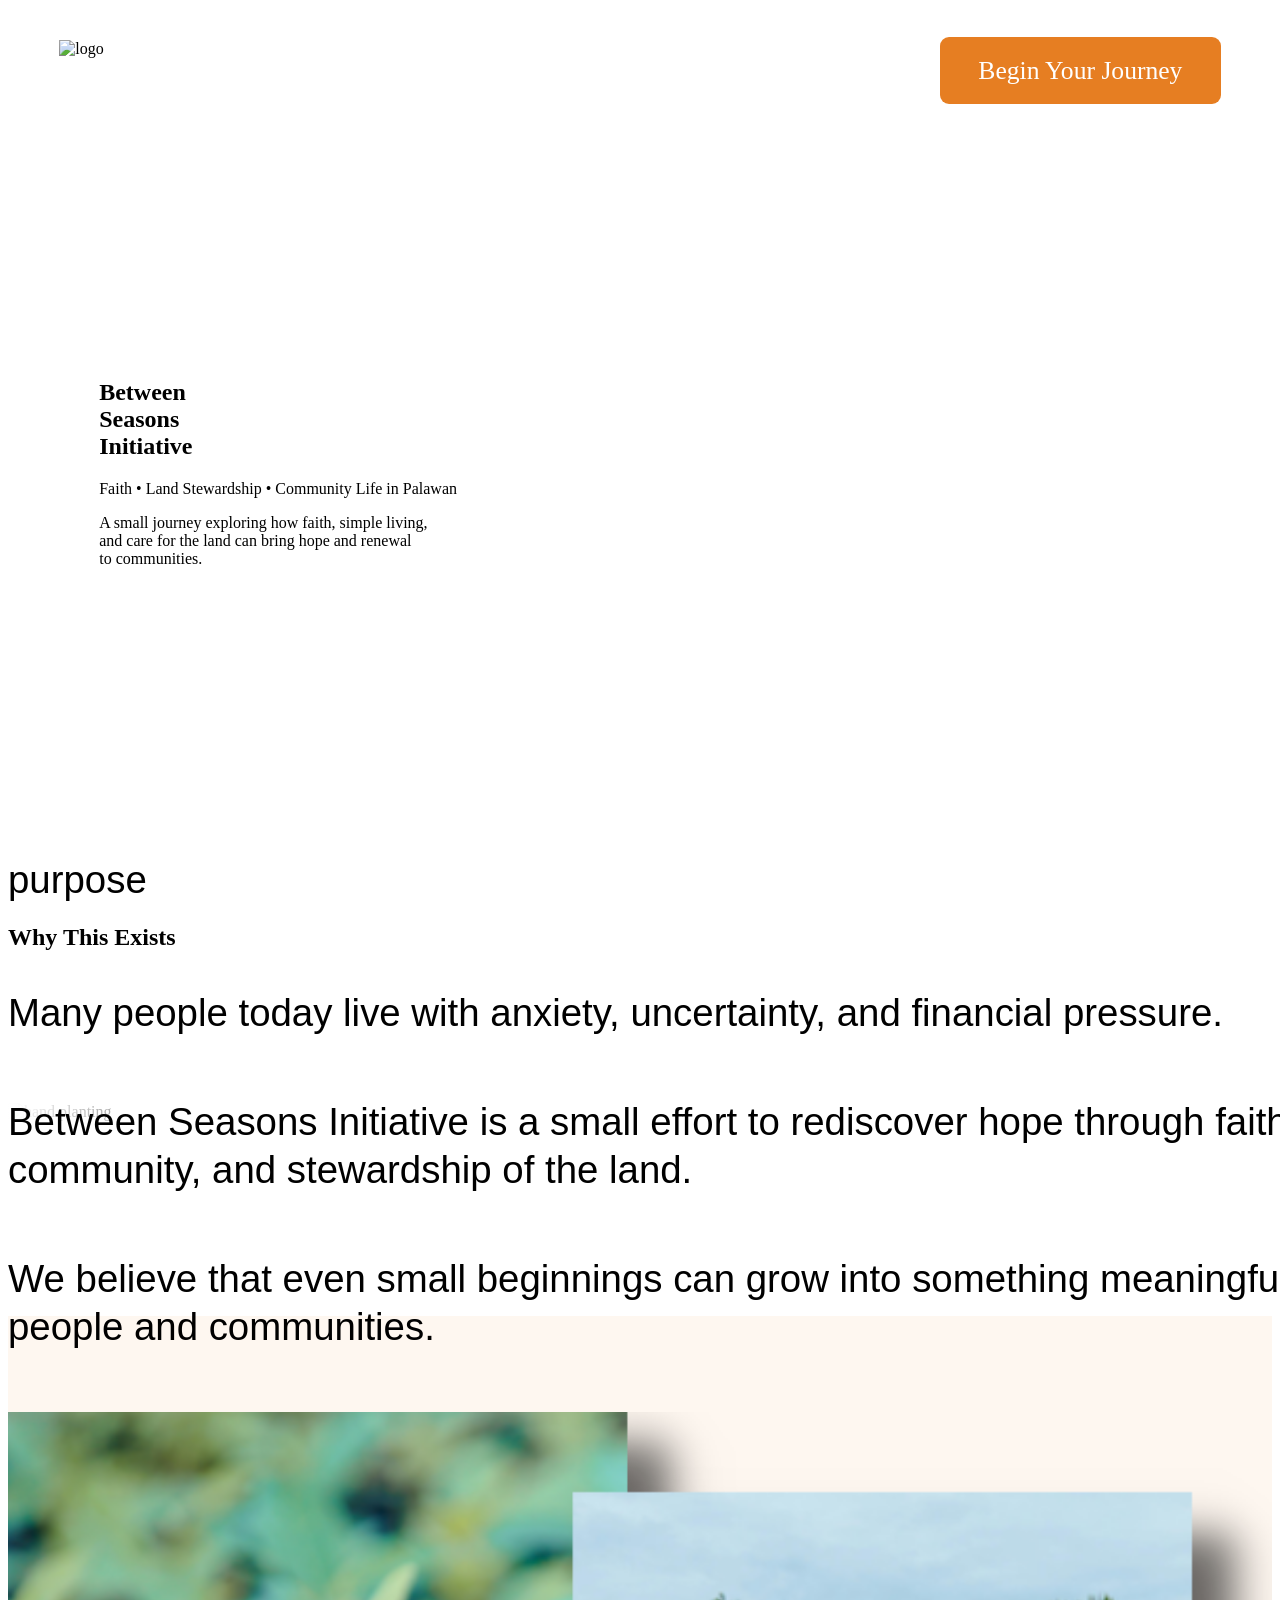
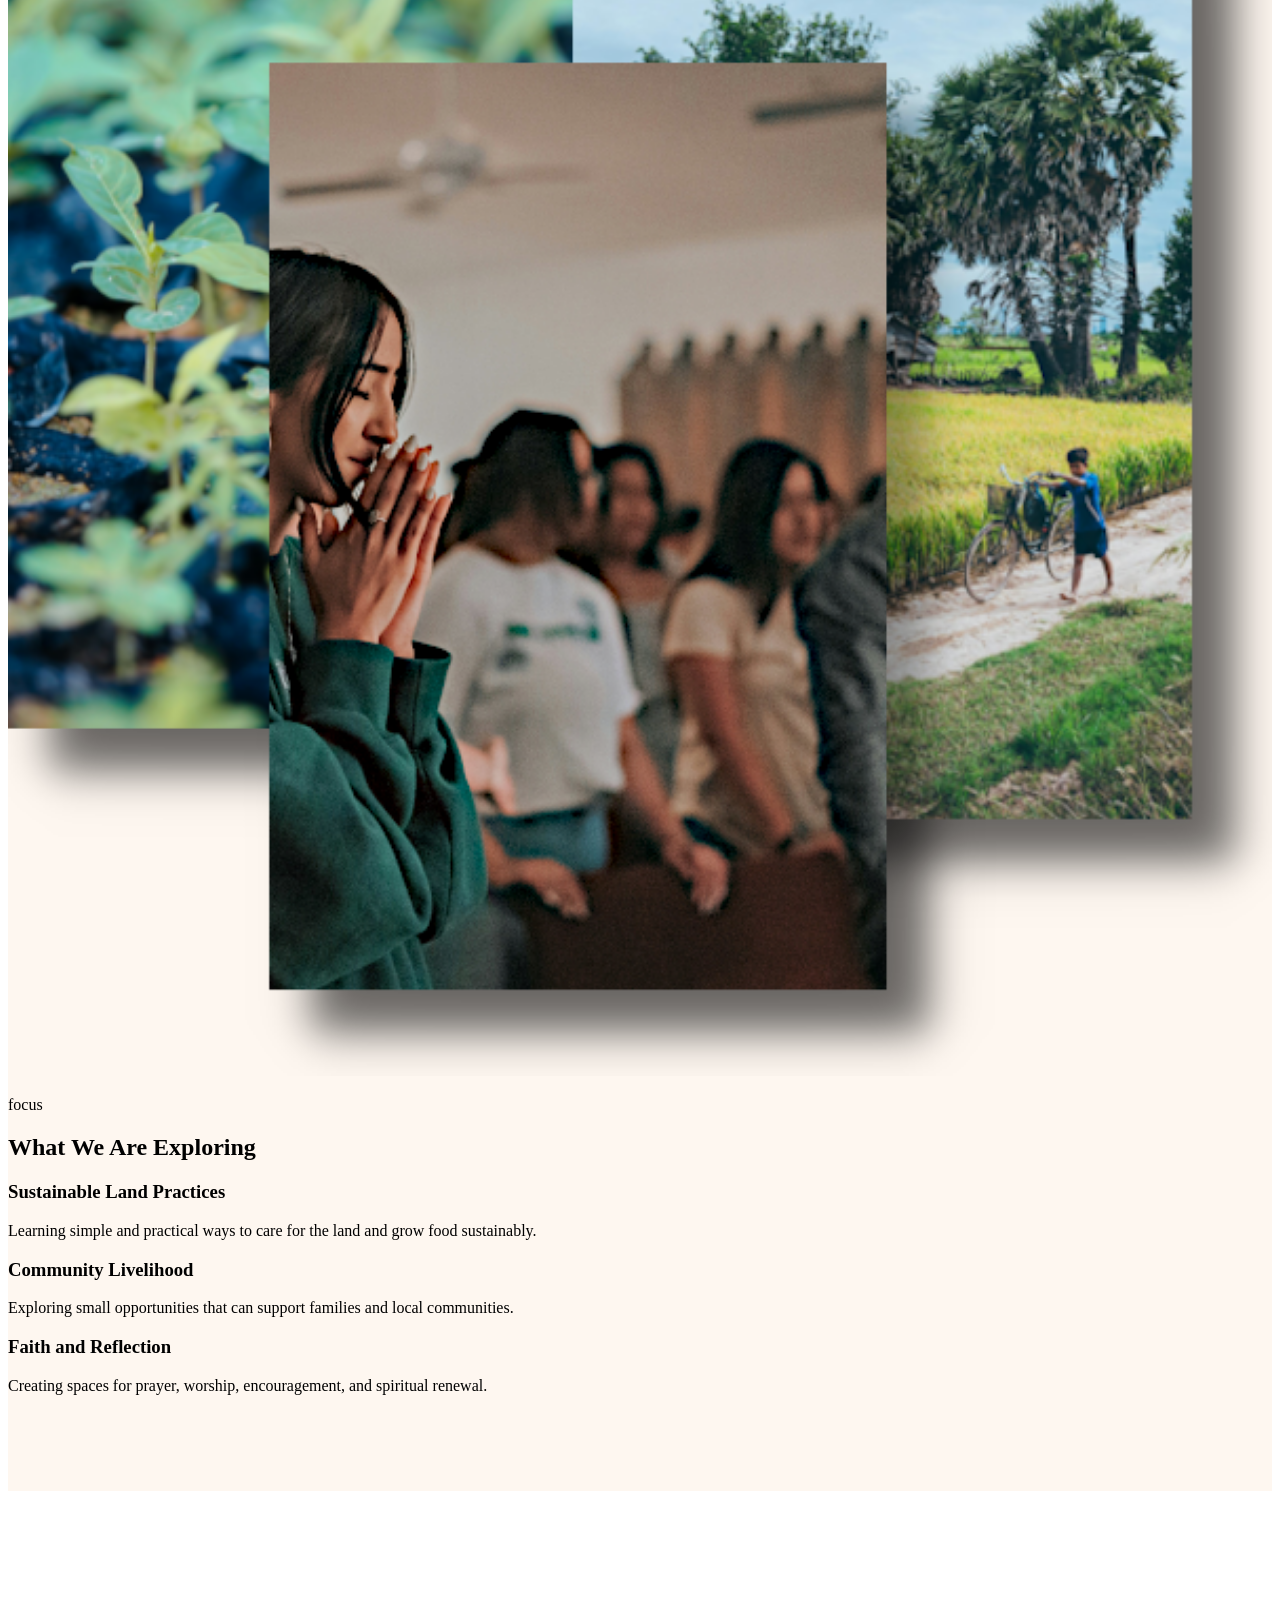
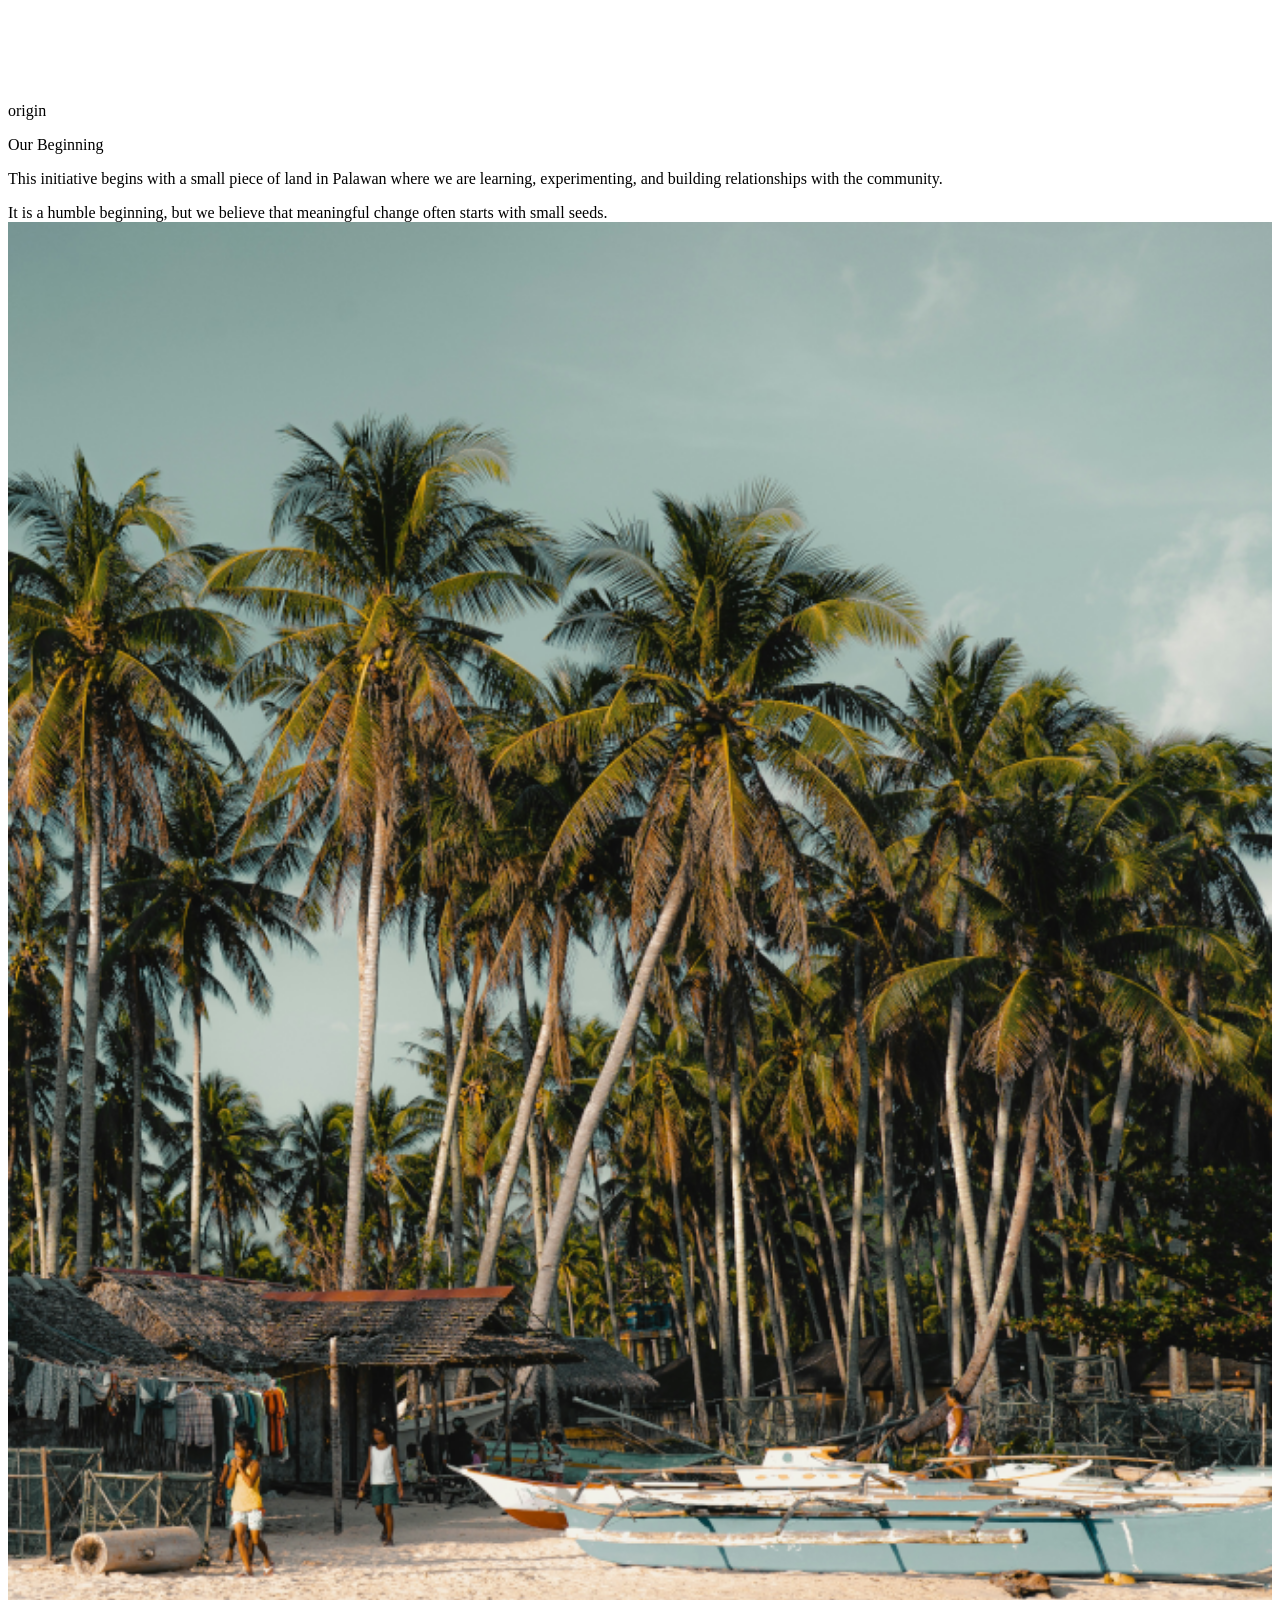
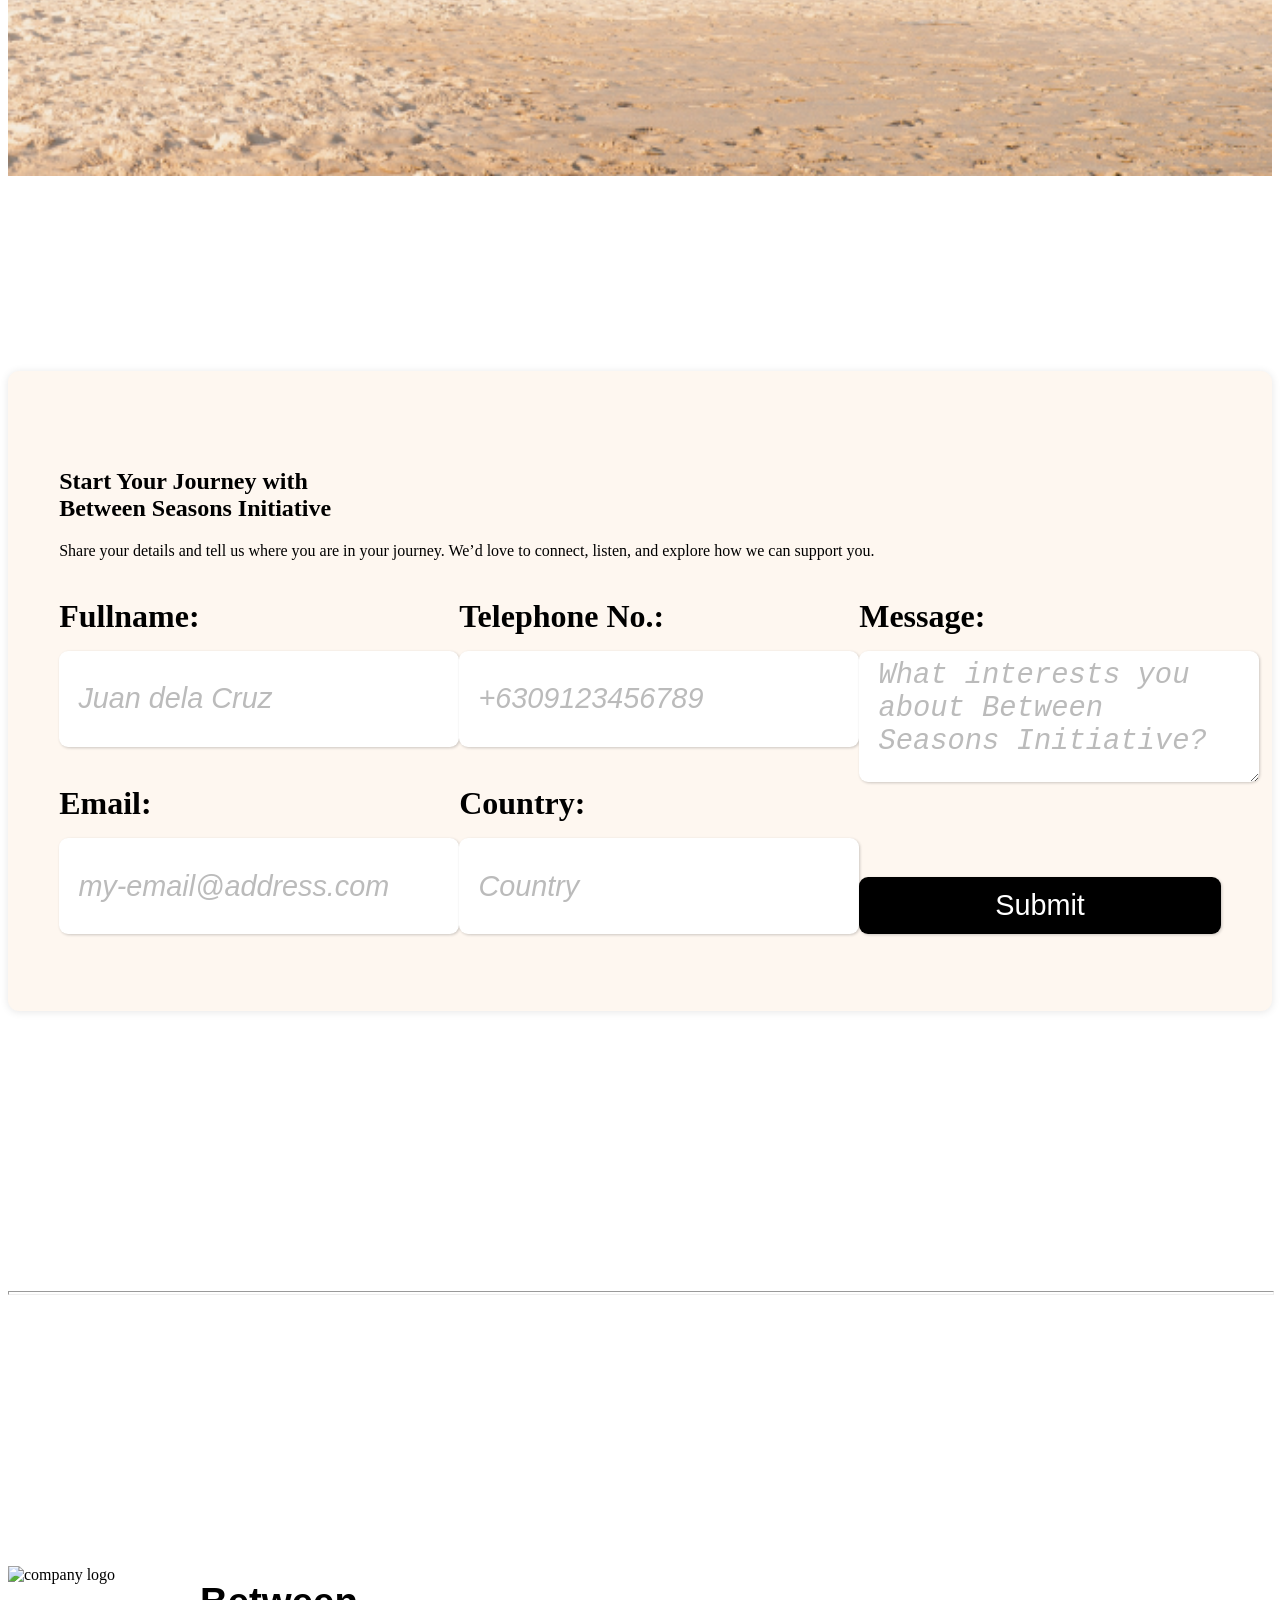
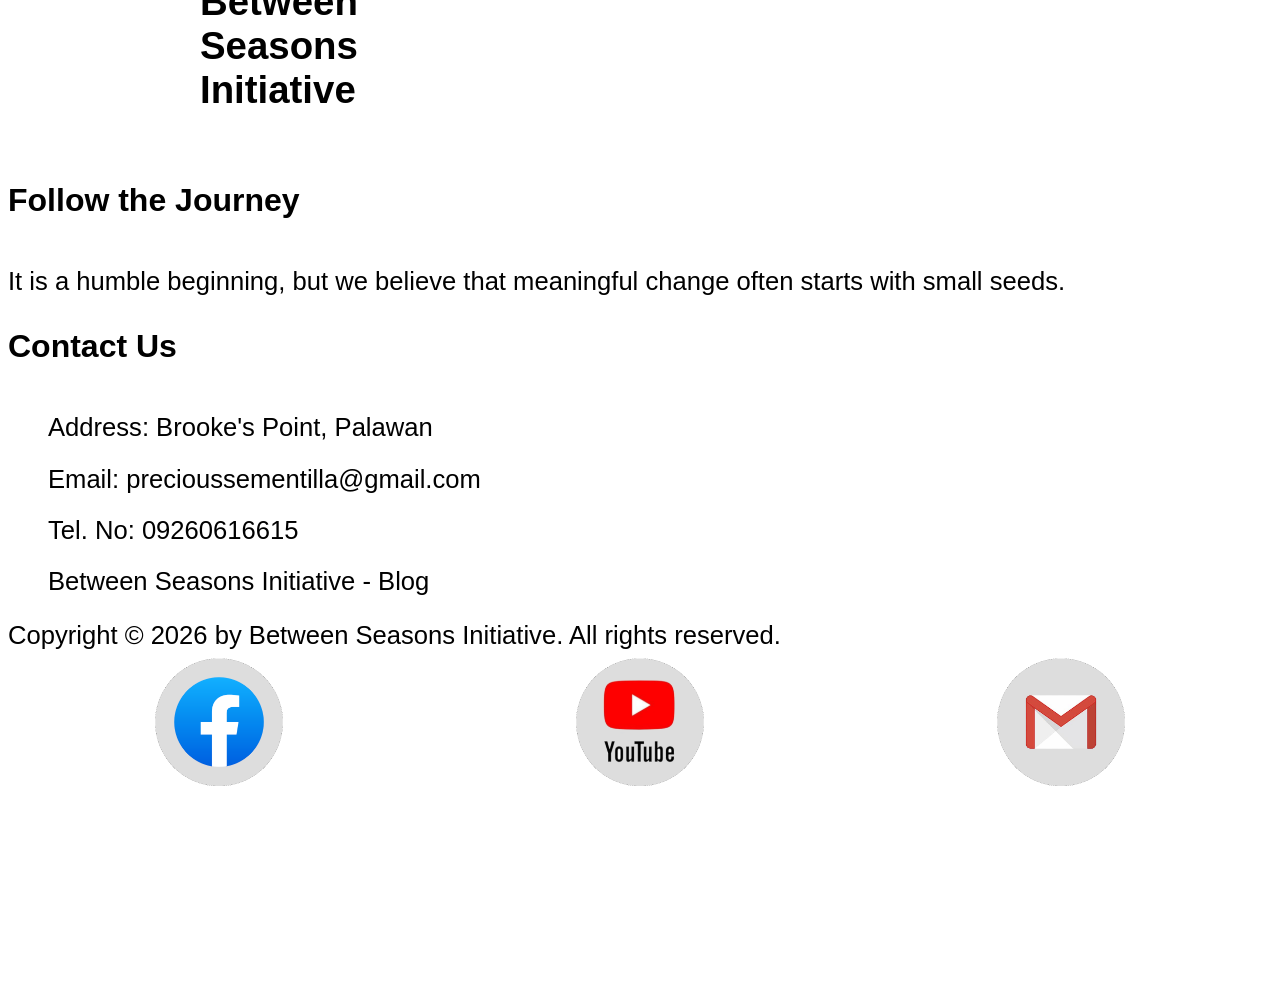
==== commit 2f95dd86: "Add files via upload" ====
--- a/index.html
+++ b/index.html
@@ -9,10 +9,11 @@
   <link rel="stylesheet" href="styles/style.css">
   <link rel="stylesheet" href="styles/queries.css">
 
+  <link rel="icon" href="img/BSI-logo-round.png" />
+
   <script defer type="module" src="https://unpkg.com/ionicons@5.4.0/dist/ionicons/ionicons.esm.js"></script>
   <script nomodule="" src="https://unpkg.com/ionicons@5.4.0/dist/ionicons/ionicons.js"></script>
 
-  <!-- <script src="https://unpkg.com/ionicons@4.5.10-0/dist/ionicons.js"></script> -->
 
   <title>Between Seasons Initiative</title>
 </head>
@@ -24,7 +25,7 @@
     <!-- #region section-header -->
     <header class="section-header">
       <div class="logo-box">
-        <img class="header-logo" src="img/logo-bsi.png" alt="logo" />
+        <img class="header-logo" src="img/BSI-logo-round.png" alt="logo" />
         <p class="header-company-name">Between Seasons Initiative</p>
       </div>
       <nav class="main-nav">
@@ -33,13 +34,14 @@
           <li><a class="nav-link" href="#section-purpose">Purpose</a></li>
           <li><a class="nav-link" href="#section-focus">Focus</a></li>
           <li><a class="nav-link" href="#section-origin">Origin</a></li>
-          <li><a class="nav-link" href="#section-footer">Follow us</a></li>
+          <li><a class="nav-link" href="#section-footer">Contact us</a></li>
+          <li><a class="nav-link nav-cta" href="#section-cta"">Begin Your Journey</a></li>
         </ul>
       </nav>
-      <button class="btn-mobile-nav">
-        <ion-icon name="menu-outline" class="menu-outline icon-mobile-nav"></ion-icon>
-        <ion-icon name="close-outline" class="close-outline icon-mobile-nav"></ion-icon>
-      </button>
+      <button class=" btn-mobile-nav">
+              <ion-icon name="menu-outline" class="menu-outline icon-mobile-nav"></ion-icon>
+              <ion-icon name="close-outline" class="close-outline icon-mobile-nav"></ion-icon>
+              </button>
     </header>
     <!-- #endregion section-header -->
 
@@ -109,7 +111,7 @@
   <!-- #endregion section-purpose -->
 
   <!-- #region section-focus -->
-  <div class="section-focus" id="section-focus">
+  <section class="section-focus" id="section-focus">
     <div class="container">
       <div class="focus grid-cols-2">
         <div class="focus-img-box">
@@ -133,7 +135,7 @@
         </div>
       </div>
     </div>
-  </div>
+  </section>
   <!-- #endregion section-focus -->
 
   <!-- #region section-origin -->
@@ -158,45 +160,93 @@
   </section>
   <!-- #endregion section-follow-us -->
 
+  <!-- #retion section-cta -->
+  <section class="section-cta" id="section-cta">
+    <div class="container">
+      <h1 class="heading-secondary">Start Your Journey with <br />Between Seasons Initiative</h1>
+      <p class="cta-text">Share your details and tell us where you are in your journey. We’d love to connect, listen,
+        and
+        explore how we can support you.</p>
+      <form class="contact-form" id="contact-form">
+        <div class="form-col col-1">
+          <div class="form-detail">
+            <label for="name">Fullname:</label>
+            <input type="text" name="name" placeholder="Juan dela Cruz" required />
+          </div>
+          <div class="form-detail">
+            <label for="email">Email:</label>
+            <input type="email" name="email" placeholder="my-email@address.com" required />
+          </div>
+        </div>
+        <div class="form-col col-2">
+          <div class="form-detail">
+            <label for="tel">Telephone No.:</label>
+            <input type="tel" name="phone" placeholder="+6309123456789" required />
+          </div>
+          <div class="form-detail">
+            <label for="country">Country:</label>
+            <input type="text" name="country" placeholder="Country" required />
+          </div>
+        </div>
+        <div class="form-col col-3">
+          <div class="form-detail">
+            <label for="message">Message:</label>
+            <textarea name="message" placeholder="What interests you about Between Seasons Initiative?"></textarea>
+          </div>
+          <button class="cta-btn" type="submit">Submit</button>
+        </div>
+      </form>
+    </div>
+  </section>
+  <!-- #endretion section-cta -->
+
   <!-- #region section-footer -->
-  <div class="foooter-line ">
-    <hr>
-  </div>
-
-  <footer class="section-footer" id="section-footer">
-    <div class="footer grid-cols-3">
-      <div class="logo">
-        <div class="footer-logo-box">
-          <img class="footer-logo" src="img/logo-bsi.png" alt="company logo">
-          <p class="company-name">Between <br />Seasons <br />Initiative
-        </div>
-      </div>
-      <div class="follow-journey">
-        <p class="column-label">Follow the Journey</p>
-        <p class="journey-text">It is a humble beginning, but we believe that meaningful change often starts with small
-          seeds.</p>
-      </div>
-      <div class="contact-us">
-        <p class="column-label">Contact Us</p>
-        <ul class="contact-list">
-          <li>Address: Brooke's Point, Palawan</li>
-          <li>Email: precioussementilla@gmail.com</li>
-          <li>Tel. No: 09260616615</li>
-        </ul>
-      </div>
-      <div class="copyright">Copyright © <span class="year">2026</span> by Between Seasons Initiative. All rights
-        reserved.
-      </div>
-      <div class="contact-icons">
-        <img class="contact-icon" src="img/facebook.png" alt="Facebook logo">
-        <img class="contact-icon" src="img/youtube.png" alt="Youtube logo">
-        <img class="contact-icon" src="img/gmail.png" alt="Gmail logo">
-      </div>
-    </div>
-  </footer>
+  <section class="section-footer">
+
+    <div class="foooter-line ">
+      <hr>
+    </div>
+
+    <footer class="section-footer" id="section-footer">
+      <div class="footer grid-cols-3">
+        <div class="logo">
+          <div class="footer-logo-box">
+            <img class="footer-logo" src="img/BSI-logo-round.png" alt="company logo">
+            <p class="company-name">Between <br />Seasons <br />Initiative
+          </div>
+        </div>
+        <div class="follow-journey">
+          <p class="column-label">Follow the Journey</p>
+          <p class="journey-text">It is a humble beginning, but we believe that meaningful change often starts with
+            small
+            seeds.</p>
+        </div>
+        <div class="contact-us">
+          <p class="column-label">Contact Us</p>
+          <ul class="contact-list">
+            <li>Address: Brooke's Point, Palawan</li>
+            <li>Email: <a href="mailto:precioussementilla@gmail.com">precioussementilla@gmail.com</a></li>
+            <li>Tel. No: <a href="tel:+639260616615">09260616615</a></li>
+            <li><a href="blog.html">Between Seasons Initiative - Blog</a></li>
+          </ul>
+        </div>
+        <div class="copyright">Copyright © <span class="year">2026</span> by Between Seasons Initiative. All rights
+          reserved.
+        </div>
+        <div class="contact-icons">
+          <a href="https://www.facebook.com/profile.php?id=61572019285851"><img class="contact-icon"
+              src="img/facebook.png" alt="Facebook logo"></a>
+          <a href="https://youtube.com/@betweenseasonsinitiative?si=0zTWjvltaLpBHAyw"><img class="contact-icon"
+              src="img/youtube.png" alt="Youtube logo"></a>
+          <a href="mailto:precioussementilla@gmail.com">
+            <img class="contact-icon" src="img/gmail.png" alt="Gmail logo">
+          </a>
+        </div>
+      </div>
+    </footer>
+  </section>
   <!-- #endregion section-footer -->
-
   <script defer src="script/script.js"></script>
 </body>
 
-</html>
+</html>
--- a/styles/style.css
+++ b/styles/style.css
@@ -65,6 +65,20 @@
   border-bottom: 1px solid transparent;
 }
 
+.nav-link.nav-cta:link,
+.nav-link.nav-cta:visited {
+  padding: 1.2rem 2.4rem;
+  border-radius: 9px;
+  color: #fff;
+  background-color: #e67e22;
+  border: none;
+}
+
+.nav-link.nav-cta:hover,
+.nav-link.nav-cta:active {
+  background-color: #cf711f;
+}
+
 .btn-mobile-nav {
   display: none;
   border: none;
@@ -102,6 +116,20 @@
   border-bottom: 1px solid #f68b00;
 }
 
+.sticky .nav-link.nav-cta:link,
+.sticky .nav-link.nav-cta:visited {
+  padding: 1.2rem 2.4rem;
+  border-radius: 9px;
+  color: #fff;
+  background-color: #e67e22;
+  border: none;
+}
+
+.sticky .nav-link.nav-cta:hover,
+.sticky .nav-link.nav-cta:active {
+  background-color: #cf711f;
+}
+
 /* #endregion section-header */
 
 /* #region section-hero */
@@ -150,7 +178,7 @@
 }
 
 .purpose-floating p {
-  font-family: "Rubix", sans-serif;
+  font-family: "Lato", sans-serif;
   font-size: 2.4rem;
   font-weight: none;
   line-height: 125%;
@@ -168,8 +196,6 @@
 
 .purpose-img-box {
   position: relative;
-  /* display: flex;
-  align-items: center; */
 }
 
 .purpose-img-box::after {
@@ -292,12 +318,100 @@
 
 /* #endregion section-origin */
 
+/* #region section-cta */
+.section-cta {
+  max-width: 130rem;
+  margin: 4.8rem auto;
+  padding: 4.8rem 3.2rem;
+  background-color: #eee;
+  border-radius: 11px;
+  background-color: #fef7f0;
+  box-shadow: 0 1px 9px rgba(0, 0, 0, 0.1);
+
+  scroll-margin-top: 8rem;
+}
+
+.section-cta .cta-text {
+  margin-bottom: 2.4rem;
+}
+
+.contact-form {
+  display: grid;
+  grid-template-columns: 1fr 1fr 1fr;
+  gap: 2.4rem;
+  row-gap: 0;
+}
+
+.form-col {
+  display: flex;
+  flex-direction: column;
+  gap: 2.4rem;
+}
+
+.col-3 {
+  gap: 0;
+}
+
+.form-detail label {
+  display: block;
+  font-size: 2rem;
+  font-weight: 600;
+  margin-bottom: 1rem;
+}
+
+.form-detail input,
+textarea {
+  height: 3.6rem;
+  font-size: 1.8rem;
+  width: 100%;
+  border-radius: 9px;
+}
+
+.form-detail input {
+  padding: 1.2rem;
+  border: none;
+  box-shadow: 1px 1px 3px rgba(0, 0, 0, 0.2);
+}
+
+.form-detail input::placeholder {
+  color: #bbb;
+  font-style: italic;
+}
+
+.form-detail textarea {
+  height: 7.2rem;
+  padding: 0.5rem 1.2rem;
+  border: none;
+  box-shadow: 1px 1px 3px rgba(0, 0, 0, 0.2);
+}
+
+.form-detail textarea::placeholder {
+  color: #bbb;
+  font-style: italic;
+}
+
+.cta-btn {
+  width: 100%;
+  height: 3.6rem;
+  justify-self: flex-end;
+  font-size: 1.8rem;
+  margin-top: auto;
+  border-radius: 9px;
+  border: none;
+  box-shadow: 1px 1px 3px rgba(0, 0, 0, 0.2);
+  color: #fff;
+  background-color: #000;
+}
+
+/* #endregion section-cta */
+
 /* #region section-footer */
 hr {
   /* border: none; */
   width: 100%;
   height: 2px;
   color: #eee;
+  margin-bottom: 3.2rem;
 }
 
 .section-footer {
@@ -323,7 +437,7 @@
 .company-name {
   font-family: "Montserrat", sans-serif;
   font-size: 2.4rem;
-  font-weight: 500;
+  font-weight: 700;
   color: black;
 }
 
@@ -332,17 +446,27 @@
 }
 
 .contact-list li {
-  font-family: "Rubix", sans-serif;
+  font-family: "Lato", sans-serif;
   font-size: 1.6rem;
   font-weight: 400;
 }
 
+li a {
+  text-decoration: none;
+  color: #000;
+  cursor: pointer;
+}
+
+li a:hover {
+  color: #f68b00;
+}
+
 .contact-list li:not(:last-child) {
   margin-bottom: 1.4rem;
 }
 
 .column-label {
-  font-family: "Rubix", sans-serif;
+  font-family: "Lato", sans-serif;
   font-size: 2rem;
   font-weight: 600;
 
@@ -350,15 +474,14 @@
 }
 
 .journey-text {
-  font-family: "Rubix", sans-serif;
+  font-family: "Lato", sans-serif;
   font-size: 1.6rem;
   font-weight: 400;
-  /* line-height: 180%; */
 }
 
 .copyright {
   grid-column: span 2;
-  font-family: "Rubix", sans-serif;
+  font-family: "Lato", sans-serif;
   font-size: 1.6rem;
   font-weight: 400;
   line-height: 180%;
@@ -368,7 +491,9 @@
 .contact-icons {
   display: flex;
   justify-content: space-around;
+  align-items: center;
   margin: auto 0;
+  height: 100%;
 }
 
 .contact-icon {
@@ -377,4 +502,9 @@
   height: 8rem;
 }
 
+.contact-icon:hover {
+  border: 2px solid #f68b00;
+  border-radius: 55px;
+}
+
 /* #endregion section-footer */
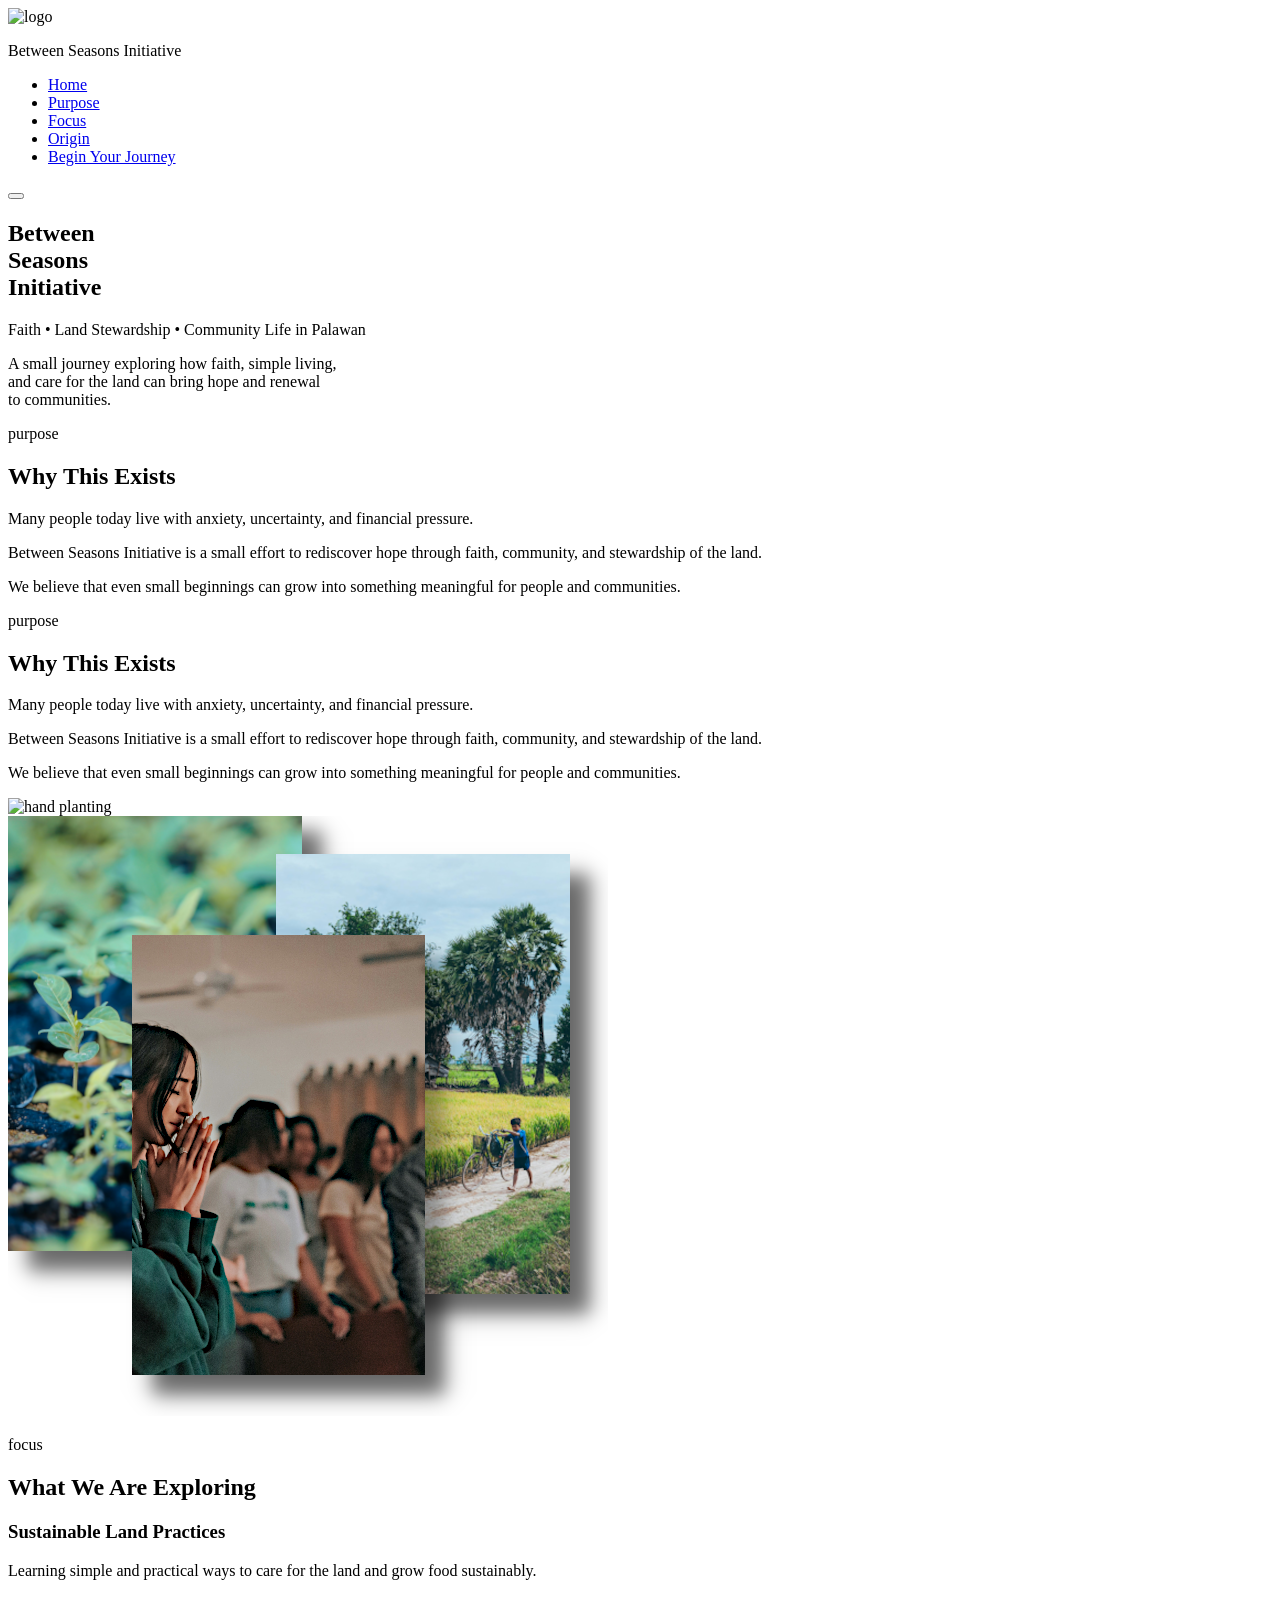
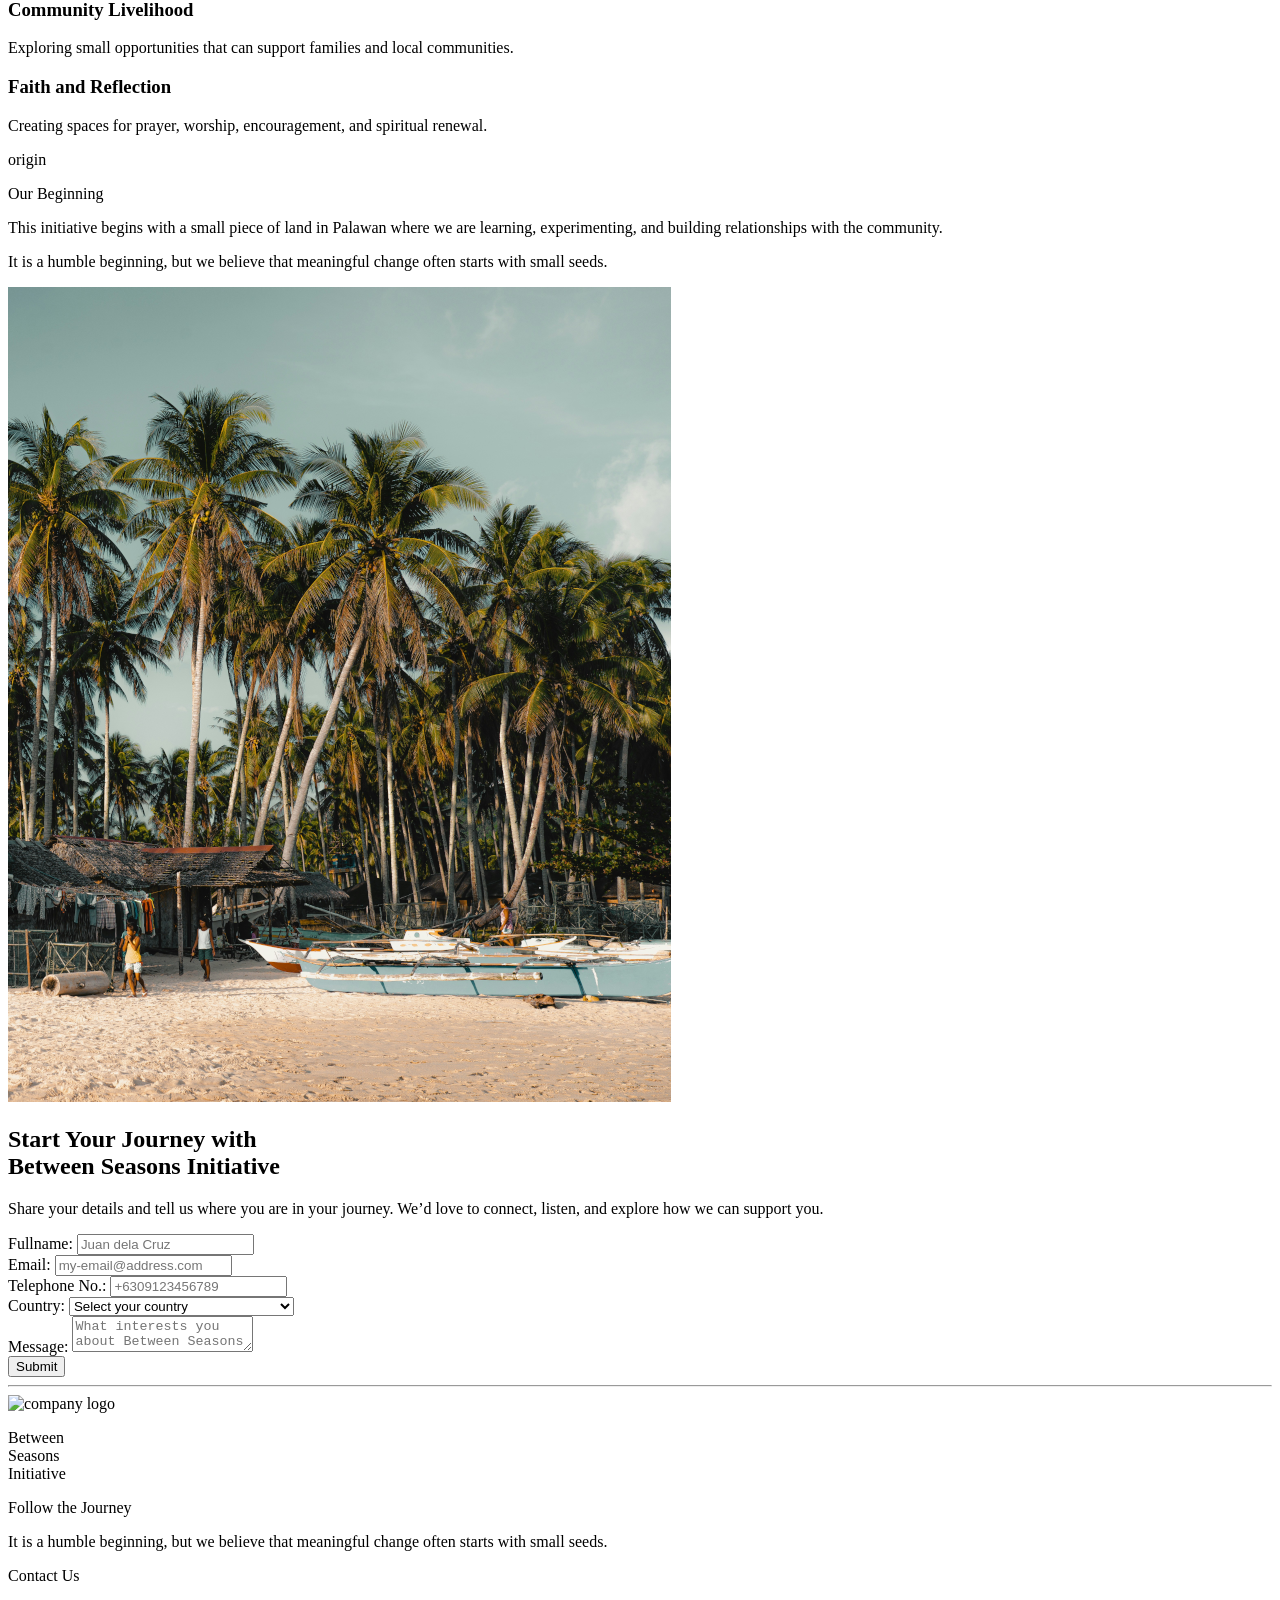
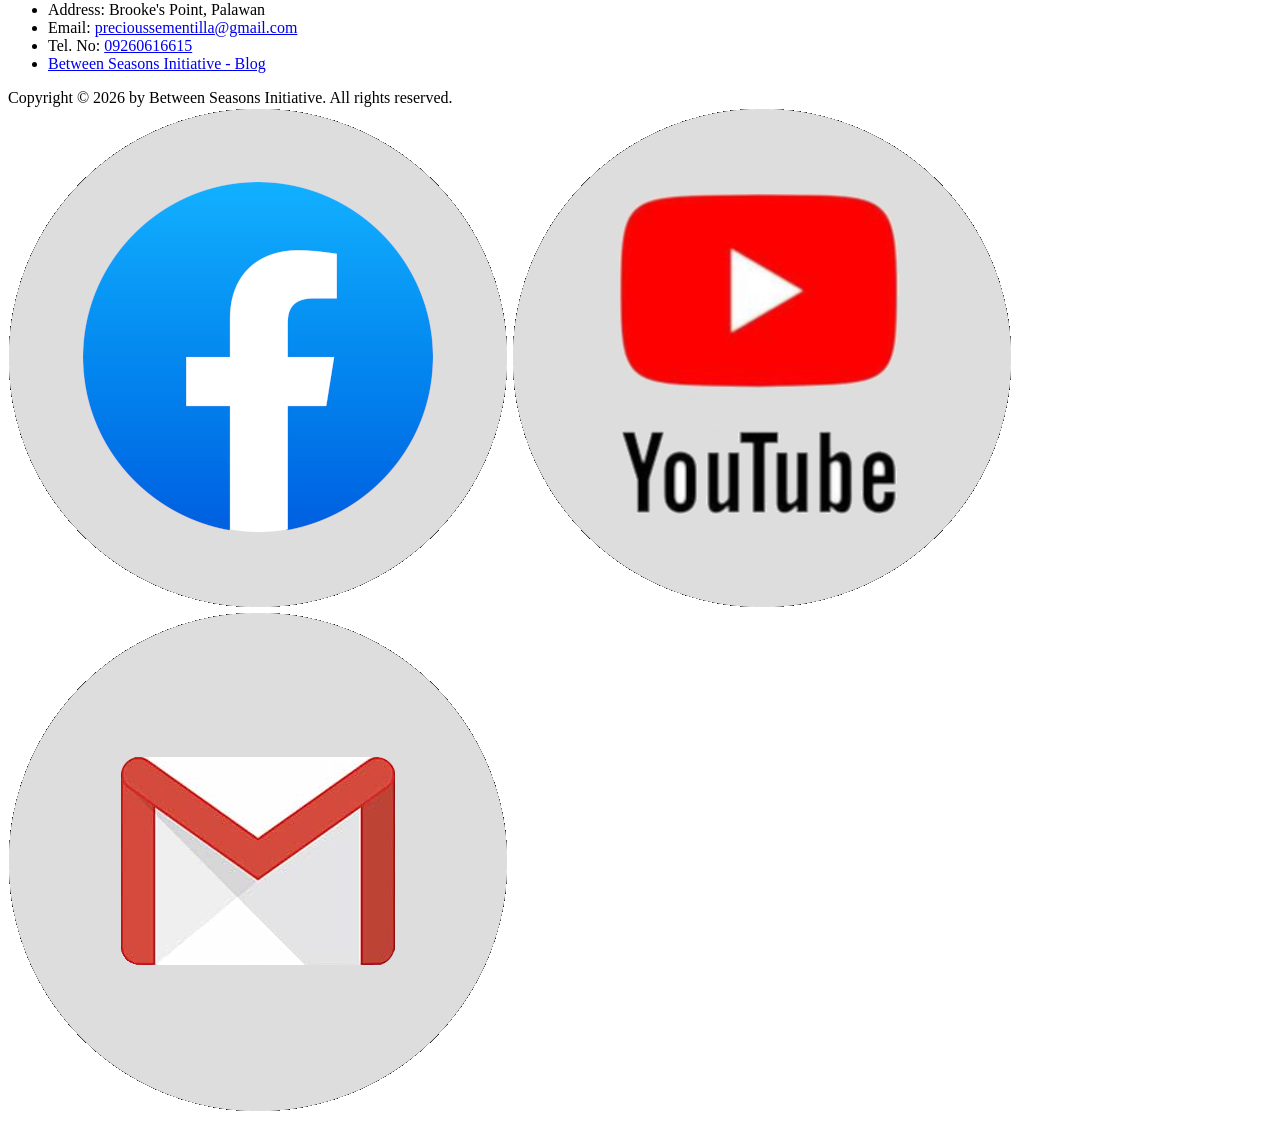
==== commit f2cd2686: "Add files via upload" ====
--- a/index.html
+++ b/index.html
@@ -34,7 +34,7 @@
           <li><a class="nav-link" href="#section-purpose">Purpose</a></li>
           <li><a class="nav-link" href="#section-focus">Focus</a></li>
           <li><a class="nav-link" href="#section-origin">Origin</a></li>
-          <li><a class="nav-link" href="#section-footer">Contact us</a></li>
+          <!-- <li><a class="nav-link" href="#section-footer">Contact us</a></li> -->
           <li><a class="nav-link nav-cta" href="#section-cta"">Begin Your Journey</a></li>
         </ul>
       </nav>
@@ -160,7 +160,7 @@
   </section>
   <!-- #endregion section-follow-us -->
 
-  <!-- #retion section-cta -->
+  <!-- #region section-cta -->
   <section class="section-cta" id="section-cta">
     <div class="container">
       <h1 class="heading-secondary">Start Your Journey with <br />Between Seasons Initiative</h1>
@@ -185,7 +185,204 @@
           </div>
           <div class="form-detail">
             <label for="country">Country:</label>
-            <input type="text" name="country" placeholder="Country" required />
+            <!-- <input type="text" name="country" placeholder="Country" required /> -->
+            <select name="country" class="country" id="country" required>
+              <option value="">Select your country</option>
+              <option value="Afghanistan">Afghanistan</option>
+              <option value="Albania">Albania</option>
+              <option value="Algeria">Algeria</option>
+              <option value="Andorra">Andorra</option>
+              <option value="Angola">Angola</option>
+              <option value="Antigua and Barbuda">Antigua and Barbuda</option>
+              <option value="Argentina">Argentina</option>
+              <option value="Armenia">Armenia</option>
+              <option value="Australia">Australia</option>
+              <option value="Austria">Austria</option>
+              <option value="Azerbaijan">Azerbaijan</option>
+              <option value="Bahamas">Bahamas</option>
+              <option value="Bahrain">Bahrain</option>
+              <option value="Bangladesh">Bangladesh</option>
+              <option value="Barbados">Barbados</option>
+              <option value="Belarus">Belarus</option>
+              <option value="Belgium">Belgium</option>
+              <option value="Belize">Belize</option>
+              <option value="Benin">Benin</option>
+              <option value="Bhutan">Bhutan</option>
+              <option value="Bolivia">Bolivia</option>
+              <option value="Bosnia and Herzegovina">Bosnia and Herzegovina</option>
+              <option value="Botswana">Botswana</option>
+              <option value="Brazil">Brazil</option>
+              <option value="Brunei">Brunei</option>
+              <option value="Bulgaria">Bulgaria</option>
+              <option value="Burkina Faso">Burkina Faso</option>
+              <option value="Burundi">Burundi</option>
+              <option value="Cabo Verde">Cabo Verde</option>
+              <option value="Cambodia">Cambodia</option>
+              <option value="Cameroon">Cameroon</option>
+              <option value="Canada">Canada</option>
+              <option value="Central African Republic">Central African Republic</option>
+              <option value="Chad">Chad</option>
+              <option value="Chile">Chile</option>
+              <option value="China">China</option>
+              <option value="Colombia">Colombia</option>
+              <option value="Comoros">Comoros</option>
+              <option value="Congo (Congo-Brazzaville)">Congo (Congo-Brazzaville)</option>
+              <option value="Costa Rica">Costa Rica</option>
+              <option value="Croatia">Croatia</option>
+              <option value="Cuba">Cuba</option>
+              <option value="Cyprus">Cyprus</option>
+              <option value="Czechia (Czech Republic)">Czechia (Czech Republic)</option>
+              <option value="Democratic Republic of the Congo">Democratic Republic of the Congo</option>
+              <option value="Denmark">Denmark</option>
+              <option value="Djibouti">Djibouti</option>
+              <option value="Dominica">Dominica</option>
+              <option value="Dominican Republic">Dominican Republic</option>
+              <option value="Ecuador">Ecuador</option>
+              <option value="Egypt">Egypt</option>
+              <option value="El Salvador">El Salvador</option>
+              <option value="Equatorial Guinea">Equatorial Guinea</option>
+              <option value="Eritrea">Eritrea</option>
+              <option value="Estonia">Estonia</option>
+              <option value="Eswatini">Eswatini</option>
+              <option value="Ethiopia">Ethiopia</option>
+              <option value="Fiji">Fiji</option>
+              <option value="Finland">Finland</option>
+              <option value="France">France</option>
+              <option value="Gabon">Gabon</option>
+              <option value="Gambia">Gambia</option>
+              <option value="Georgia">Georgia</option>
+              <option value="Germany">Germany</option>
+              <option value="Ghana">Ghana</option>
+              <option value="Greece">Greece</option>
+              <option value="Grenada">Grenada</option>
+              <option value="Guatemala">Guatemala</option>
+              <option value="Guinea">Guinea</option>
+              <option value="Guinea-Bissau">Guinea-Bissau</option>
+              <option value="Guyana">Guyana</option>
+              <option value="Haiti">Haiti</option>
+              <option value="Honduras">Honduras</option>
+              <option value="Hungary">Hungary</option>
+              <option value="Iceland">Iceland</option>
+              <option value="India">India</option>
+              <option value="Indonesia">Indonesia</option>
+              <option value="Iran">Iran</option>
+              <option value="Iraq">Iraq</option>
+              <option value="Ireland">Ireland</option>
+              <option value="Israel">Israel</option>
+              <option value="Italy">Italy</option>
+              <option value="Jamaica">Jamaica</option>
+              <option value="Japan">Japan</option>
+              <option value="Jordan">Jordan</option>
+              <option value="Kazakhstan">Kazakhstan</option>
+              <option value="Kenya">Kenya</option>
+              <option value="Kiribati">Kiribati</option>
+              <option value="Kuwait">Kuwait</option>
+              <option value="Kyrgyzstan">Kyrgyzstan</option>
+              <option value="Laos">Laos</option>
+              <option value="Latvia">Latvia</option>
+              <option value="Lebanon">Lebanon</option>
+              <option value="Lesotho">Lesotho</option>
+              <option value="Liberia">Liberia</option>
+              <option value="Libya">Libya</option>
+              <option value="Liechtenstein">Liechtenstein</option>
+              <option value="Lithuania">Lithuania</option>
+              <option value="Luxembourg">Luxembourg</option>
+              <option value="Madagascar">Madagascar</option>
+              <option value="Malawi">Malawi</option>
+              <option value="Malaysia">Malaysia</option>
+              <option value="Maldives">Maldives</option>
+              <option value="Mali">Mali</option>
+              <option value="Malta">Malta</option>
+              <option value="Marshall Islands">Marshall Islands</option>
+              <option value="Mauritania">Mauritania</option>
+              <option value="Mauritius">Mauritius</option>
+              <option value="Mexico">Mexico</option>
+              <option value="Micronesia">Micronesia</option>
+              <option value="Moldova">Moldova</option>
+              <option value="Monaco">Monaco</option>
+              <option value="Mongolia">Mongolia</option>
+              <option value="Montenegro">Montenegro</option>
+              <option value="Morocco">Morocco</option>
+              <option value="Mozambique">Mozambique</option>
+              <option value="Myanmar">Myanmar</option>
+              <option value="Namibia">Namibia</option>
+              <option value="Nauru">Nauru</option>
+              <option value="Nepal">Nepal</option>
+              <option value="Netherlands">Netherlands</option>
+              <option value="New Zealand">New Zealand</option>
+              <option value="Nicaragua">Nicaragua</option>
+              <option value="Niger">Niger</option>
+              <option value="Nigeria">Nigeria</option>
+              <option value="North Korea">North Korea</option>
+              <option value="North Macedonia">North Macedonia</option>
+              <option value="Norway">Norway</option>
+              <option value="Oman">Oman</option>
+              <option value="Pakistan">Pakistan</option>
+              <option value="Palau">Palau</option>
+              <option value="Palestine">Palestine</option>
+              <option value="Panama">Panama</option>
+              <option value="Papua New Guinea">Papua New Guinea</option>
+              <option value="Paraguay">Paraguay</option>
+              <option value="Peru">Peru</option>
+              <option value="Philippines">Philippines</option>
+              <option value="Poland">Poland</option>
+              <option value="Portugal">Portugal</option>
+              <option value="Qatar">Qatar</option>
+              <option value="Romania">Romania</option>
+              <option value="Russia">Russia</option>
+              <option value="Rwanda">Rwanda</option>
+              <option value="Saint Kitts and Nevis">Saint Kitts and Nevis</option>
+              <option value="Saint Lucia">Saint Lucia</option>
+              <option value="Saint Vincent and the Grenadines">Saint Vincent and the Grenadines</option>
+              <option value="Samoa">Samoa</option>
+              <option value="San Marino">San Marino</option>
+              <option value="Sao Tome and Principe">Sao Tome and Principe</option>
+              <option value="Saudi Arabia">Saudi Arabia</option>
+              <option value="Senegal">Senegal</option>
+              <option value="Serbia">Serbia</option>
+              <option value="Seychelles">Seychelles</option>
+              <option value="Sierra Leone">Sierra Leone</option>
+              <option value="Singapore">Singapore</option>
+              <option value="Slovakia">Slovakia</option>
+              <option value="Slovenia">Slovenia</option>
+              <option value="Solomon Islands">Solomon Islands</option>
+              <option value="Somalia">Somalia</option>
+              <option value="South Africa">South Africa</option>
+              <option value="South Korea">South Korea</option>
+              <option value="South Sudan">South Sudan</option>
+              <option value="Spain">Spain</option>
+              <option value="Sri Lanka">Sri Lanka</option>
+              <option value="Sudan">Sudan</option>
+              <option value="Suriname">Suriname</option>
+              <option value="Sweden">Sweden</option>
+              <option value="Switzerland">Switzerland</option>
+              <option value="Syria">Syria</option>
+              <option value="Tajikistan">Tajikistan</option>
+              <option value="Tanzania">Tanzania</option>
+              <option value="Thailand">Thailand</option>
+              <option value="Timor-Leste">Timor-Leste</option>
+              <option value="Togo">Togo</option>
+              <option value="Tonga">Tonga</option>
+              <option value="Trinidad and Tobago">Trinidad and Tobago</option>
+              <option value="Tunisia">Tunisia</option>
+              <option value="Turkey">Turkey</option>
+              <option value="Turkmenistan">Turkmenistan</option>
+              <option value="Tuvalu">Tuvalu</option>
+              <option value="Uganda">Uganda</option>
+              <option value="Ukraine">Ukraine</option>
+              <option value="United Arab Emirates">United Arab Emirates</option>
+              <option value="United Kingdom">United Kingdom</option>
+              <option value="United States">United States</option>
+              <option value="Uruguay">Uruguay</option>
+              <option value="Uzbekistan">Uzbekistan</option>
+              <option value="Vanuatu">Vanuatu</option>
+              <option value="Vatican City">Vatican City</option>
+              <option value="Venezuela">Venezuela</option>
+              <option value="Vietnam">Vietnam</option>
+              <option value="Yemen">Yemen</option>
+              <option value="Zambia">Zambia</option>
+              <option value="Zimbabwe">Zimbabwe</option>
+            </select>
           </div>
         </div>
         <div class="form-col col-3">
@@ -198,7 +395,7 @@
       </form>
     </div>
   </section>
-  <!-- #endretion section-cta -->
+  <!-- #endregion section-cta -->
 
   <!-- #region section-footer -->
   <section class="section-footer">
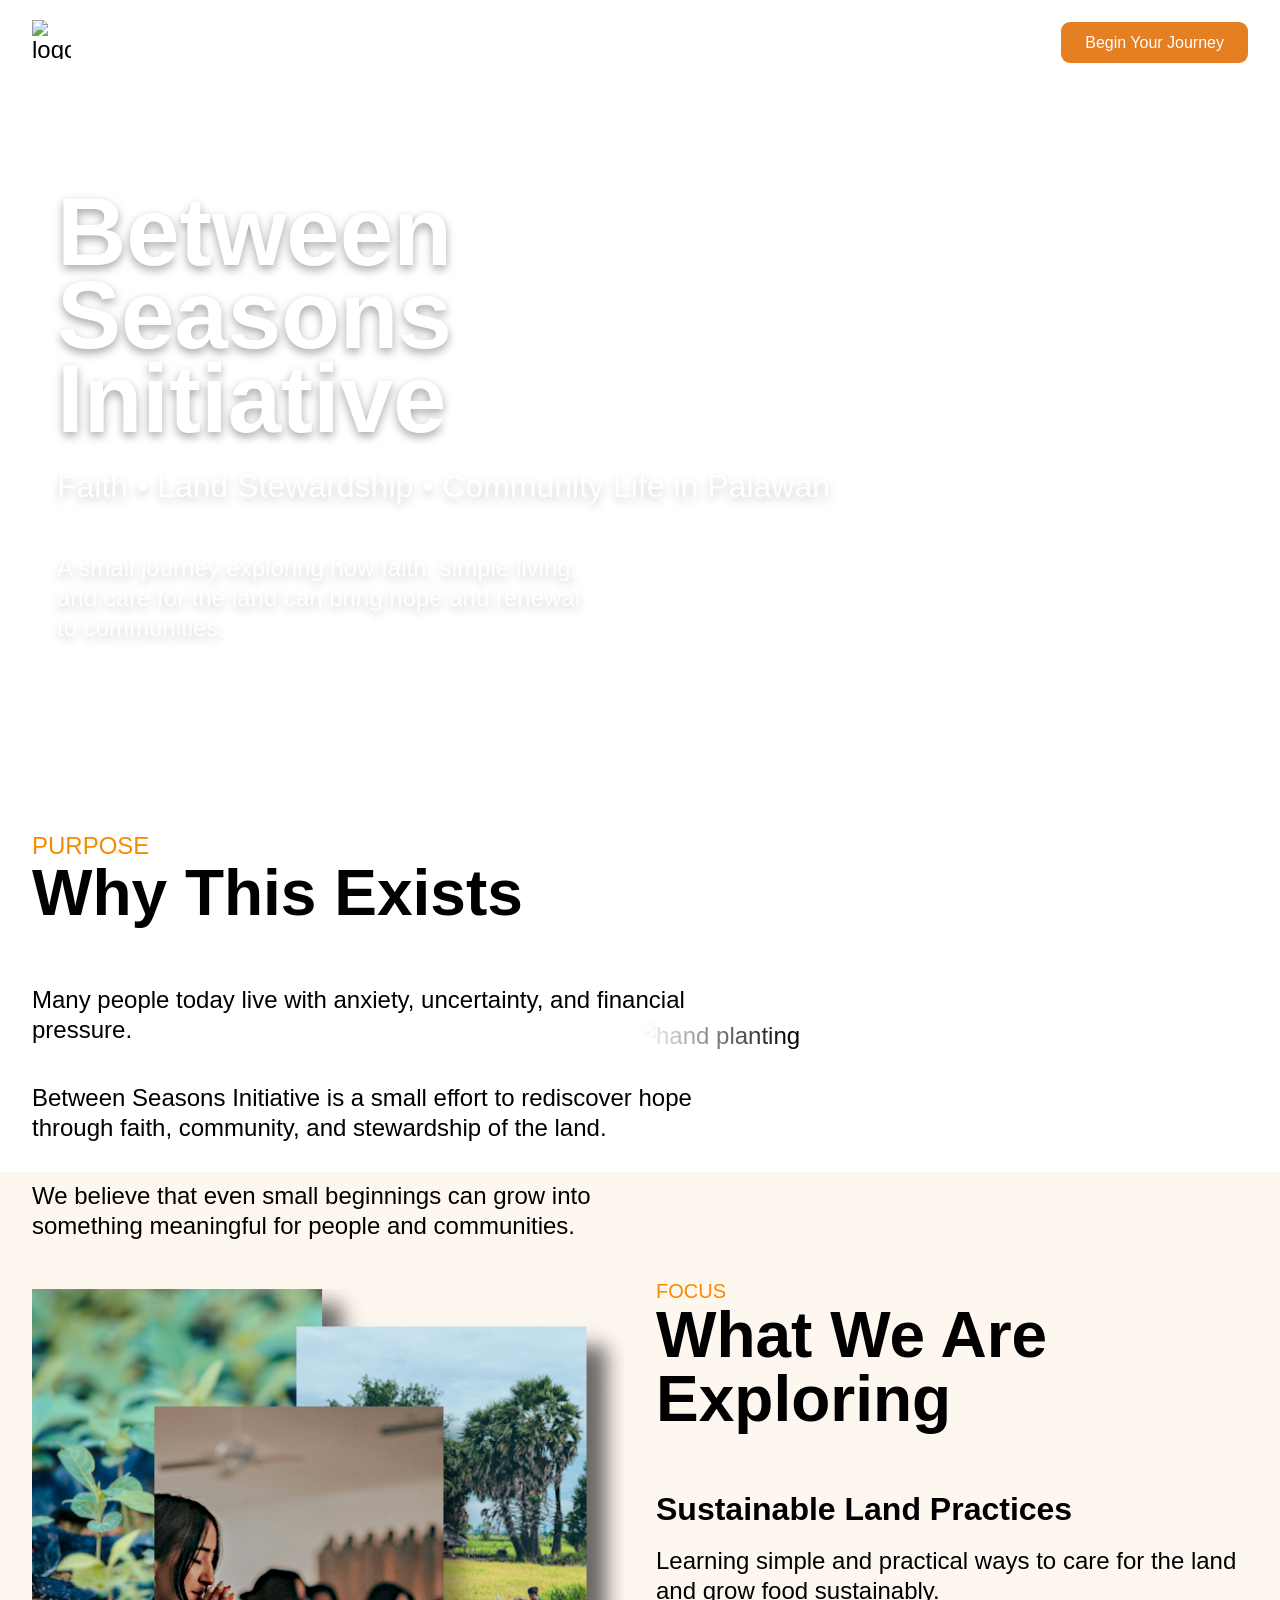
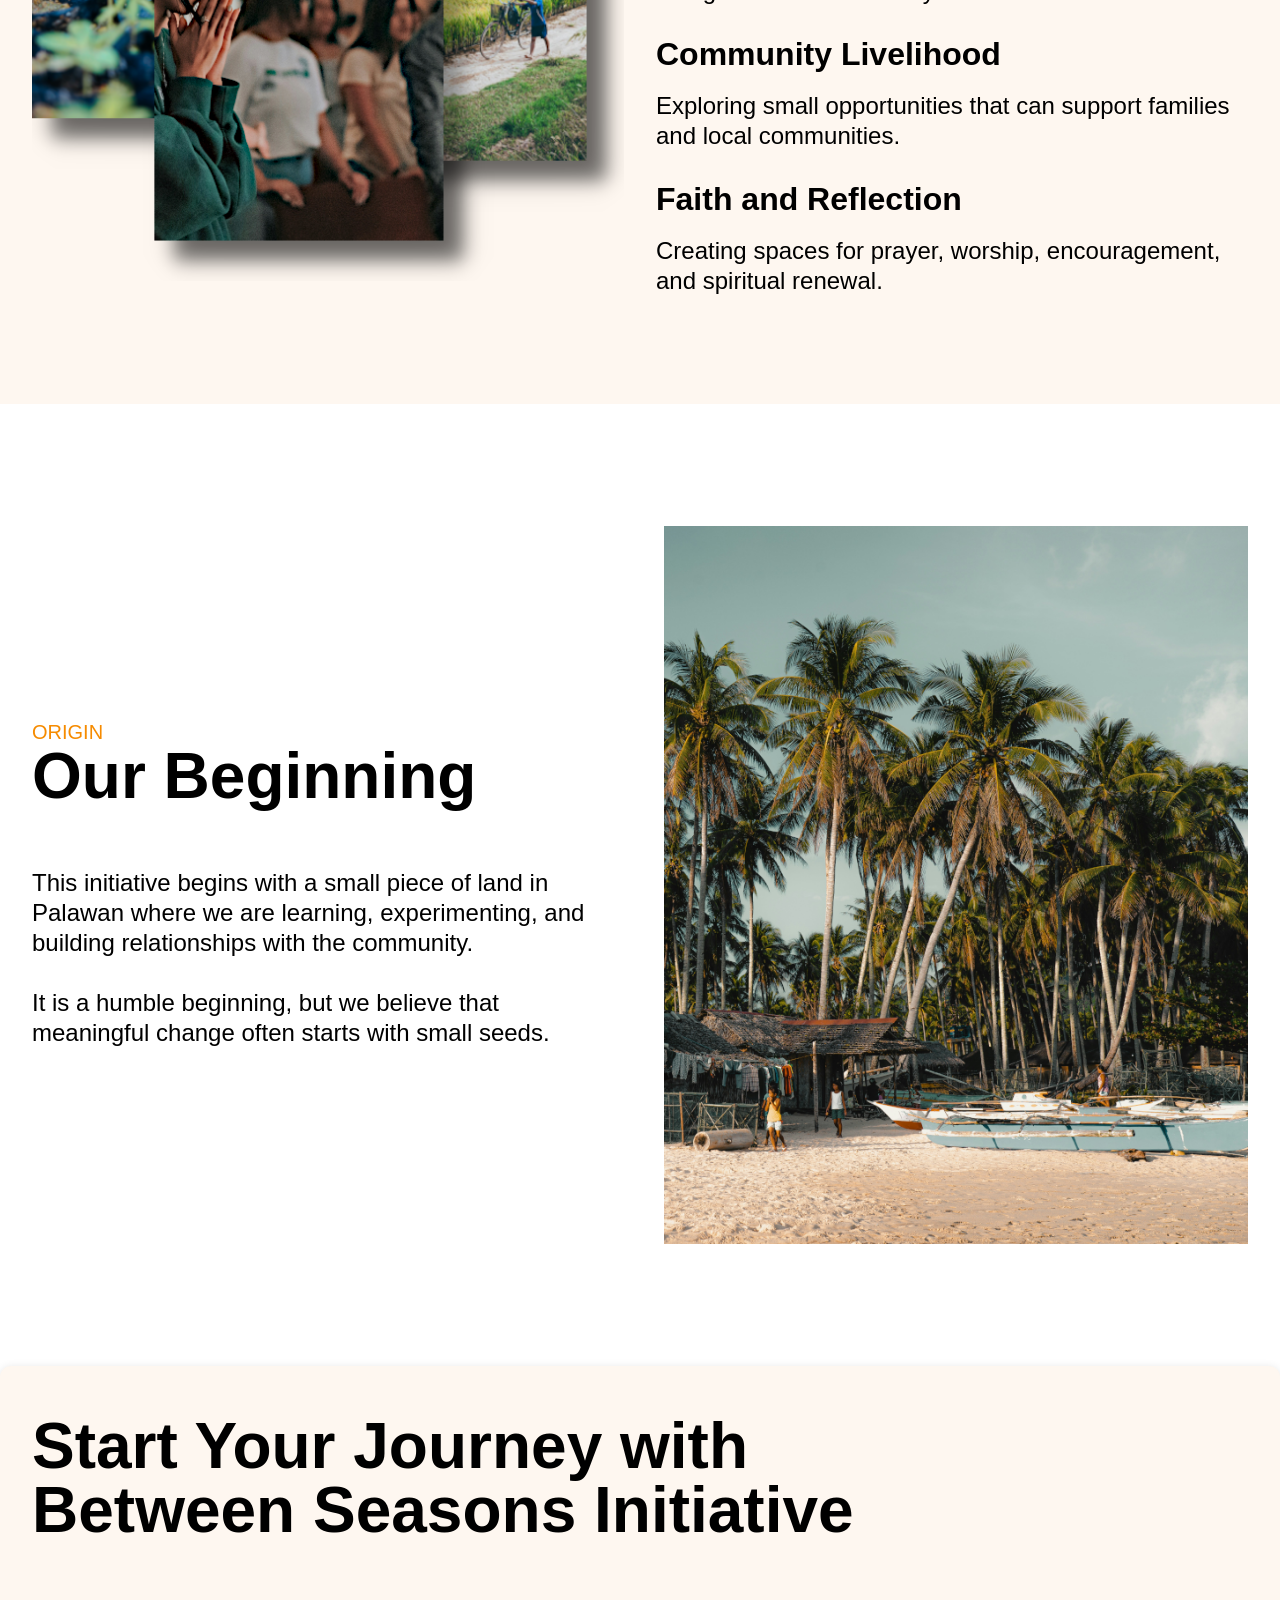
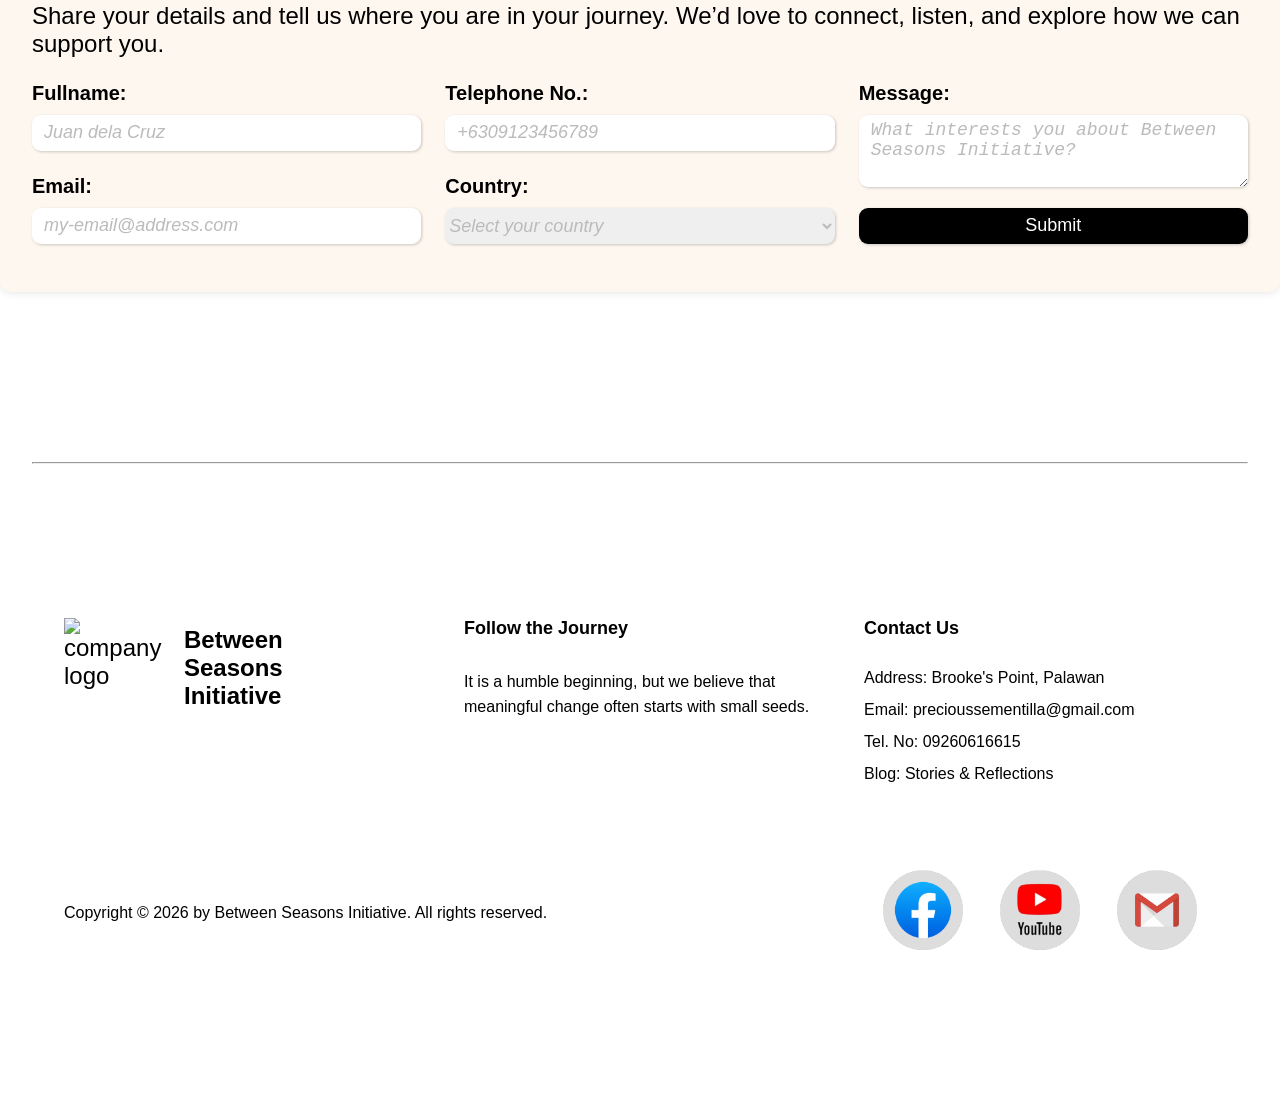
==== commit 15ac6038: "Add files via upload" ====
--- a/index.html
+++ b/index.html
@@ -424,7 +424,7 @@
             <li>Address: Brooke's Point, Palawan</li>
             <li>Email: <a href="mailto:precioussementilla@gmail.com">precioussementilla@gmail.com</a></li>
             <li>Tel. No: <a href="tel:+639260616615">09260616615</a></li>
-            <li><a href="blog.html">Between Seasons Initiative - Blog</a></li>
+            <li>Blog: <a href="blog.html">Stories & Reflections</a></li>
           </ul>
         </div>
         <div class="copyright">Copyright © <span class="year">2026</span> by Between Seasons Initiative. All rights
--- a/styles/general.css
+++ b/styles/general.css
@@ -0,0 +1,286 @@
+/* #region initialize */
+html {
+  font-size: 62.5%;
+  overflow-x: hidden;
+  scroll-behavior: smooth;
+}
+
+* {
+  margin: 0;
+  padding: 0;
+  box-sizing: border-box;
+}
+
+body {
+  position: relative;
+  font-family: "Lato", sans-serif;
+  font-size: 2.4rem;
+  font-weight: 400;
+  letter-spacing: 12%;
+
+  overflow-x: hidden;
+}
+/* #endregion initialize */
+
+/* #region helper-classes */
+.container {
+  max-width: 130rem;
+  margin: 0 auto;
+}
+
+.grid-cols-2 {
+  padding: 0 3.2rem;
+
+  display: grid;
+  grid-template-columns: repeat(2, 1fr);
+}
+
+.grid-cols-3 {
+  display: grid;
+  grid-template-columns: repeat(3, 1fr);
+  grid-template-rows: 1fr 1fr;
+  gap: 4.8rem;
+
+  margin: auto auto;
+}
+
+.grid-cols-6 {
+  padding: 0 3.2rem;
+
+  display: grid;
+  grid-template-columns: repeat(6, 1fr);
+}
+
+.grid-cols-8 {
+  padding: 0 3.2rem;
+
+  display: grid;
+  grid-template-columns: repeat(8, 1fr);
+}
+
+/* #endregion helper-classes */
+
+/* #region headings */
+.heading-primary {
+  font-family: "Montserrat", sans-serif;
+  font-size: 9.6rem;
+  font-weight: 700;
+  line-height: 87%;
+  letter-spacing: -2%;
+  color: #fff;
+  text-shadow: 0 4px 9.2px rgba(0, 0, 0, 0.35);
+
+  margin-bottom: 2.8rem;
+}
+
+.subheading {
+  font-size: 3.2rem;
+  letter-spacing: 1%;
+  color: #fff;
+  text-shadow: 0 4px 9.2px rgba(0, 0, 0, 0.2);
+
+  margin-bottom: 4.8rem;
+}
+
+.heading-primary-description {
+  font-size: 2.4rem;
+  line-height: 125%;
+  letter-spacing: 12%;
+  color: #fff;
+  text-shadow: 0 4px 9.2px rgba(0, 0, 0, 0.2);
+}
+
+.heading-secondary {
+  font-family: "Montserrat", sans-serif;
+  font-size: 6.4rem;
+  font-weight: 700;
+  line-height: 100%;
+  letter-spacing: -4%;
+  margin-top: 0;
+  margin-bottom: 6rem;
+}
+
+.heading-secondary-description {
+  font-size: 2.4rem;
+  line-height: 125%;
+  letter-spacing: 12%;
+
+  margin-bottom: 3rem;
+}
+
+.heading-secondary-description:last-child {
+  margin-bottom: 25%;
+}
+
+.blog-heading-primary {
+  font-family: "Montserrat", sans-serif;
+  font-size: 4.8rem;
+  font-weight: 700;
+  line-height: 87%;
+  letter-spacing: -2%;
+  color: #fff;
+  /* text-shadow: 0 4px 9.2px rgba(0, 0, 0, 0.35); */
+  text-shadow: 1px 1px 4px #000;
+
+  margin-bottom: 2.8rem;
+}
+
+.blog-heading-primary-description {
+  font-size: 2.4rem;
+  line-height: 125%;
+  letter-spacing: 12%;
+  color: #fff;
+  /* text-shadow: 0 4px 9.2px rgba(0, 0, 0, 0.2); */
+  text-shadow: 1px 1px 4px #000;
+}
+
+.blog-heading-secondary {
+  font-family: "Montserrat", sans-serif;
+  font-size: 6.4rem;
+  font-weight: 700;
+  line-height: 100%;
+  letter-spacing: -4%;
+  margin-top: 0;
+  margin-bottom: 6rem;
+}
+
+.blog-heading-secondary-description {
+  font-size: 2.4rem;
+  line-height: 125%;
+  letter-spacing: 12%;
+
+  margin-bottom: 3rem;
+}
+
+.article-heading-primary {
+  font-family: "Montserrat", sans-serif;
+  font-size: 3.6rem;
+  font-weight: 700;
+  line-height: 87%;
+  letter-spacing: -2%;
+  color: #000;
+
+  margin-bottom: 2.8rem;
+}
+
+.article-heading-primary-description {
+  font-size: 2rem;
+  line-height: 1.4;
+  letter-spacing: 20%;
+  color: #000;
+}
+
+.article-heading-secondary {
+  font-family: "Montserrat", sans-serif;
+  font-size: 2.4rem;
+  font-weight: 700;
+  line-height: 100%;
+  letter-spacing: -4%;
+  margin-top: 0;
+  margin-bottom: 3.2rem;
+}
+
+.article-heading-secondary-description {
+  font-size: 1.6rem;
+  line-height: 1.4;
+  letter-spacing: 15%;
+
+  /* margin-bottom: 3rem; */
+}
+
+.heading-tertiary {
+  font-size: 3.2rem;
+  font-weight: 600;
+  letter-spacing: 1%;
+
+  margin-bottom: 1.8rem;
+}
+
+.blog-heading-tertiary {
+  font-size: 2rem;
+  font-weight: 600;
+  letter-spacing: 1%;
+
+  margin-bottom: 1.6rem;
+}
+
+.blog-text {
+  font-size: 1.6rem;
+  font-weight: 500;
+  letter-spacing: 5%;
+  line-height: 1.3;
+
+  margin-bottom: 2.4rem;
+}
+
+.article-text {
+  font-size: 1.6rem;
+  font-weight: 500;
+  letter-spacing: 5%;
+  line-height: 1.3;
+
+  margin-bottom: 2.4rem;
+}
+
+.subtitle {
+  text-transform: uppercase;
+  font-size: 2rem;
+  letter-spacing: -1%;
+  color: #f68b00;
+  margin: 0 !important;
+}
+
+#subtitle-purpose,
+#subtitle-focus,
+#subtitle-origin {
+  scroll-margin-top: 80px;
+}
+
+.sticky .section-header {
+  position: fixed;
+  top: 0;
+  left: 0;
+  width: 100%;
+  height: 7.9rem;
+  padding-top: 0;
+  padding-bottom: 0;
+  background-color: rgb(255, 255, 255, 0.97);
+  z-index: 999;
+  box-shadow: 0 1.2rem 3.2rem rgba(0, 0, 0, 0.03);
+}
+
+.featured .section-header {
+  background-color: rgba(173, 149, 132, 0.308);
+  position: absolute;
+  width: 100vw;
+  left: 0;
+  top: 0;
+}
+
+.blog-sticky .section-header {
+  position: fixed;
+  top: 0;
+  left: 0;
+  width: 100%;
+  height: 7.9rem;
+  padding-top: 0;
+  padding-bottom: 0;
+  background-color: rgb(255, 255, 255, 0.97);
+  z-index: 999;
+  box-shadow: 0 1.2rem 3.2rem rgba(0, 0, 0, 0.03);
+}
+
+.article-sticky .article-section-header {
+  position: fixed;
+  top: 0;
+  left: 0;
+  width: 100%;
+  height: 7.9rem;
+  padding-top: 0;
+  padding-bottom: 0;
+  background-color: rgb(255, 255, 255, 0.97);
+  z-index: 999;
+  box-shadow: 0 1.2rem 3.2rem rgba(0, 0, 0, 0.03);
+}
+
+/* #endregion headings */
--- a/styles/style.css
+++ b/styles/style.css
@@ -0,0 +1,529 @@
+/* #region section-header */
+.landing-page {
+  max-width: 100vw;
+  height: 100vh;
+  background-image: url("../img/hero-img.png");
+  background-size: cover; /* makes image cover entire area */
+  background-position: center; /* centers the image */
+  background-repeat: no-repeat; /* prevents tiling */
+
+  margin-bottom: 6.2rem;
+}
+
+.section-header {
+  display: flex;
+  height: 7.9rem;
+  align-items: center;
+  justify-content: space-between;
+
+  margin: 0 auto;
+  padding: 0 3.2rem;
+  position: relative;
+}
+
+.logo-box {
+  display: flex;
+  align-items: center;
+}
+
+.header-logo {
+  width: 3.9rem;
+  height: 3.9rem;
+
+  margin-right: 1.5rem;
+}
+
+.header-company-name {
+  letter-spacing: 1%;
+  color: #fff;
+}
+
+.nav-links {
+  display: flex;
+  list-style: none;
+
+  gap: 2.4rem;
+}
+
+.nav-link:link,
+.nav-link:visited {
+  text-decoration: none;
+  font-size: 1.6rem;
+  font-weight: 500;
+  color: #fff;
+  border-bottom: 1px solid transparent;
+}
+
+.nav-link:hover,
+.nav-link:active {
+  color: #f68b00;
+  border-bottom: 1px solid #f68b00;
+}
+
+.nav-link-reset {
+  color: #fff;
+  border-bottom: 1px solid transparent;
+}
+
+.nav-link.nav-cta:link,
+.nav-link.nav-cta:visited {
+  padding: 1.2rem 2.4rem;
+  border-radius: 9px;
+  color: #fff;
+  background-color: #e67e22;
+  border: none;
+}
+
+.nav-link.nav-cta:hover,
+.nav-link.nav-cta:active {
+  background-color: #cf711f;
+}
+
+.btn-mobile-nav {
+  display: none;
+  border: none;
+  background: none;
+  cursor: pointer;
+  /* pointer-events: none; */
+}
+
+.icon-mobile-nav {
+  background-color: #fdf2e9;
+  font-size: 3.2rem;
+  color: #333;
+}
+
+.icon-mobile-nav[name="close-outline"] {
+  display: none;
+}
+
+.sticky .header-company-name {
+  color: black;
+}
+
+.sticky .nav-link:link,
+.sticky .nav-link:visited {
+  text-decoration: none;
+  font-size: 1.6rem;
+  font-weight: 500;
+  color: black;
+  border-bottom: 1px solid transparent;
+}
+
+.sticky .nav-link:hover,
+.sticky .nav-link:active {
+  color: #f68b00;
+  border-bottom: 1px solid #f68b00;
+}
+
+.sticky .nav-link.nav-cta:link,
+.sticky .nav-link.nav-cta:visited {
+  padding: 1.2rem 2.4rem;
+  border-radius: 9px;
+  color: #fff;
+  background-color: #e67e22;
+  border: none;
+}
+
+.sticky .nav-link.nav-cta:hover,
+.sticky .nav-link.nav-cta:active {
+  background-color: #cf711f;
+}
+
+/* #endregion section-header */
+
+/* #region section-hero */
+.section-hero {
+  display: flex;
+  height: 75vh;
+  align-items: center;
+  margin: auto 0;
+}
+
+.hero-text-box {
+  padding: 0 5.7rem;
+}
+
+/* #endregion section-hero */
+
+/* #region section-purpose */
+#section-purpose {
+  scroll-margin-top: 2rem;
+}
+
+.section-purpose {
+  margin-bottom: 6.2rem;
+  padding-top: 6rem;
+  padding-bottom: 6rem;
+  scroll-margin-top: "79px";
+}
+
+.purpose {
+  align-items: center;
+}
+.purpose .subtitle {
+  margin: 0;
+}
+
+.purpose-text-box {
+  position: relative;
+}
+
+.purpose-floating {
+  position: absolute;
+  margin-right: -9%;
+  z-index: 10;
+  top: 50%;
+  transform: translateY(-50%);
+}
+
+.purpose-floating p {
+  font-family: "Lato", sans-serif;
+  font-size: 2.4rem;
+  font-weight: none;
+  line-height: 125%;
+  letter-spacing: 12%;
+
+  margin-bottom: 3.8rem;
+}
+
+.purpose-copy {
+  display: none;
+  border: none;
+  background: none;
+  cursor: pointer;
+}
+
+.purpose-img-box {
+  position: relative;
+}
+
+.purpose-img-box::after {
+  content: "";
+  position: absolute;
+  inset: 0;
+  top: 0;
+  left: 0;
+  background: linear-gradient(
+    to right,
+    rgba(255, 255, 255, 1),
+    rgba(255, 255, 255, 0)
+  );
+  width: 25%;
+  z-index: 2;
+}
+.purpose-img-box::after {
+  content: "";
+  position: absolute;
+  inset: 0;
+  top: 0;
+  left: 0;
+  background: linear-gradient(
+    to right,
+    rgba(255, 255, 255, 1),
+    rgba(255, 255, 255, 0)
+  );
+  width: 25%;
+  z-index: 3;
+}
+.purpose-img-box::after {
+  content: "";
+  position: absolute;
+  inset: 0;
+  top: 0;
+  left: 0;
+  background: linear-gradient(
+    to right,
+    rgba(255, 255, 255, 1),
+    rgba(255, 255, 255, 0)
+  );
+  width: 25%;
+  z-index: 4;
+}
+
+.purpose-floating p:nth-child(5) {
+  margin: 0 !important;
+}
+
+.plant-img {
+  display: block;
+  width: 100%;
+}
+/* #endregion section-purpose */
+
+/* #region section-focus */
+#section-focus {
+  scroll-margin-top: 7rem;
+}
+
+.section-focus {
+  background-color: #fef7f0;
+
+  margin-bottom: 6.2rem;
+  padding-top: 6rem;
+  padding-bottom: 6rem;
+}
+
+.focus {
+  column-gap: 6rem;
+  align-items: center;
+}
+
+.focus-image-box {
+  align-self: center;
+}
+
+.focus-img {
+  width: 100%;
+}
+
+.focus-text-box p:last-child {
+  margin: 0;
+}
+/* #endregion section-focus */
+
+/* #region section-origin */
+#section-origin {
+  scroll-margin-top: 2rem;
+}
+
+.section-origin {
+  margin-bottom: 6.2rem;
+  padding-top: 6rem;
+  padding-bottom: 6rem;
+}
+
+.origin {
+  column-gap: 4.8rem;
+}
+
+.origin-text-box {
+  grid-column: span 4;
+  align-self: center;
+}
+
+.origin-text-box p:nth-child(4) {
+  margin: 0 !important;
+}
+
+.origin-img-box {
+  grid-column: span 4;
+  align-self: center;
+}
+
+.beach-img {
+  display: block;
+  width: 100%;
+}
+
+/* #endregion section-origin */
+
+/* #region section-cta */
+.section-cta {
+  max-width: 130rem;
+  margin: 4.8rem auto;
+  padding: 4.8rem 3.2rem;
+  background-color: #eee;
+  border-radius: 11px;
+  background-color: #fef7f0;
+  box-shadow: 0 1px 9px rgba(0, 0, 0, 0.1);
+
+  scroll-margin-top: 8rem;
+}
+
+.section-cta .cta-text {
+  margin-bottom: 2.4rem;
+}
+
+.contact-form {
+  display: grid;
+  grid-template-columns: 1fr 1fr 1fr;
+  gap: 2.4rem;
+  row-gap: 0;
+}
+
+.form-col {
+  display: flex;
+  flex-direction: column;
+  gap: 2.4rem;
+}
+
+.col-3 {
+  gap: 0;
+}
+
+.form-detail label {
+  display: block;
+  font-size: 2rem;
+  font-weight: 600;
+  margin-bottom: 1rem;
+}
+
+.form-detail input,
+textarea {
+  height: 3.6rem;
+  font-size: 1.8rem;
+  width: 100%;
+  border-radius: 9px;
+}
+
+.form-detail input {
+  padding: 1.2rem;
+  border: none;
+  box-shadow: 1px 1px 3px rgba(0, 0, 0, 0.2);
+}
+
+.form-detail select {
+  height: 3.6rem;
+  font-size: 1.8rem;
+  width: 100%;
+  border-radius: 9px;
+  font-style: italic;
+  /* color: #bbb; */
+  border: none;
+  box-shadow: 1px 1px 3px rgba(0, 0, 0, 0.2);
+}
+
+select {
+  color: #bbb;
+}
+
+select:valid {
+  color: #000;
+}
+
+.form-detail input::placeholder {
+  color: #bbb;
+  font-style: italic;
+}
+
+.form-detail textarea {
+  height: 7.2rem;
+  padding: 0.5rem 1.2rem;
+  border: none;
+  box-shadow: 1px 1px 3px rgba(0, 0, 0, 0.2);
+}
+
+.form-detail textarea::placeholder {
+  color: #bbb;
+  font-style: italic;
+}
+
+.cta-btn {
+  width: 100%;
+  height: 3.6rem;
+  justify-self: flex-end;
+  font-size: 1.8rem;
+  margin-top: auto;
+  border-radius: 9px;
+  border: none;
+  box-shadow: 1px 1px 3px rgba(0, 0, 0, 0.2);
+  color: #fff;
+  background-color: #000;
+}
+
+/* #endregion section-cta */
+
+/* #region section-footer */
+hr {
+  /* border: none; */
+  width: 100%;
+  height: 2px;
+  color: #eee;
+  margin-bottom: 3.2rem;
+}
+
+.section-footer {
+  max-width: 130rem;
+  margin: 0 auto;
+
+  /* margin-bottom: 6.2rem; */
+  padding-top: 12.2rem;
+  padding-bottom: 6.2rem;
+}
+
+.footer-logo-box {
+  display: flex;
+  gap: 2rem;
+  align-items: center;
+}
+
+.footer-logo {
+  width: 10rem;
+  height: 10rem;
+}
+
+.company-name {
+  font-family: "Montserrat", sans-serif;
+  font-size: 2.4rem;
+  font-weight: 700;
+  color: black;
+}
+
+.contact-list {
+  list-style: none;
+}
+
+.contact-list li {
+  font-family: "Lato", sans-serif;
+  font-size: 1.6rem;
+  font-weight: 400;
+}
+
+li a {
+  text-decoration: none;
+  color: #000;
+  cursor: pointer;
+}
+
+li a:hover {
+  color: #f68b00;
+}
+
+.contact-list li:not(:last-child) {
+  margin-bottom: 1.4rem;
+}
+
+.column-label {
+  font-family: "Lato", sans-serif;
+  font-size: 2rem;
+  font-weight: 600;
+
+  margin-bottom: 3rem;
+}
+
+.journey-text {
+  font-family: "Lato", sans-serif;
+  font-size: 1.6rem;
+  font-weight: 400;
+}
+
+.copyright {
+  grid-column: span 2;
+  font-family: "Lato", sans-serif;
+  font-size: 1.6rem;
+  font-weight: 400;
+  line-height: 180%;
+  margin: auto 0;
+}
+
+.contact-icons {
+  display: flex;
+  justify-content: space-around;
+  align-items: center;
+  margin: auto 0;
+  height: 100%;
+}
+
+.contact-icon {
+  display: inline-block;
+  width: 8rem;
+  height: 8rem;
+}
+
+.contact-icon:hover {
+  border: 2px solid #f68b00;
+  border-radius: 55px;
+}
+
+/* #endregion section-footer */
--- a/styles/queries.css
+++ b/styles/queries.css
@@ -0,0 +1,424 @@
+/* #region < 1350px = 1350 / 16 = 84.38 = 84em */
+@media (max-width: 84em) {
+  /* header */
+
+  /* hero */
+
+  /* purpose */
+
+  /* focus */
+  .focus {
+    column-gap: 3.2rem;
+    padding-top: 4.8rem;
+    padding-bottom: 4.8rem;
+  }
+
+  .focus-img-box {
+    align-self: center;
+  }
+
+  .focus-img {
+    margin: 0;
+  }
+
+  .focus-text-box {
+    align-self: center;
+  }
+
+  .focus-text-box p:nth-child(8) {
+    margin: 0 !important;
+  }
+
+  .focus .subtitle {
+    margin: 0;
+  }
+
+  /* origin */
+
+  /* footer */
+
+  .section-footer {
+    /* max-width: 130rem;
+    margin: 0 auto;
+   */
+    padding: 12.2rem 3.2rem 6.2rem 3.2rem;
+  }
+
+  .column-label {
+    font-size: 1.8rem;
+  }
+
+  .journey-text {
+    font-size: 1.6rem;
+    line-height: 1.6;
+  }
+  .contact-list li {
+    font-size: 1.6rem;
+  }
+}
+/* #endregion < 1350px  */
+
+/* #region < 1150px = 1150 / 16 = 71.87 = 72em */
+@media (max-width: 72em) {
+  /* header */
+  .header-company-name {
+    font-size: 1.6rem;
+  }
+
+  .nav-link {
+    font-size: 1.2rem !important;
+  }
+
+  .heading-primary {
+    font-size: 7.4rem;
+  }
+
+  .subheading {
+    font-size: 2rem;
+  }
+
+  .heading-primary-description {
+    font-size: 1.6rem;
+  }
+  /* hero */
+
+  /* purpose */
+  .heading-secondary {
+    font-size: 4rem;
+
+    margin-bottom: 4.8rem;
+  }
+
+  .heading-secondary-description {
+    font-size: 1.6rem !important;
+  }
+
+  .heading-tertiary {
+    font-size: 2rem !important;
+  }
+
+  /* focus */
+
+  /* origin */
+
+  /* footer */
+}
+/* #endregion < 1164px  */
+
+/* #region < 960px = 960 / 16 = 60em */
+@media (max-width: 60em) {
+  /* header */
+  .main-nav {
+    position: absolute;
+    top: 0;
+    left: 0;
+    width: 100%;
+    height: 100vh;
+    background-color: rgba(255, 255, 255, 0.96);
+
+    display: flex;
+    justify-content: center;
+    align-items: center;
+    opacity: 0;
+    pointer-events: none;
+    visibility: hidden;
+    transform: translateX(100%);
+    transition: all 0.5s ease-out;
+    font-size: 0;
+  }
+
+  .btn-mobile-nav {
+    display: block;
+    z-index: 9999;
+  }
+
+  .nav-links {
+    display: flex;
+    flex-direction: column;
+    justify-content: center;
+    align-items: center;
+    text-align: center;
+    font-size: 2.4rem;
+  }
+
+  .nav-link {
+    font-size: 2.4rem !important;
+  }
+
+  .mobile-main-nav .nav-link:link,
+  .mobile-main-nav .nav-link:visited {
+    font-size: 2.4rem;
+    color: #000;
+  }
+
+  .mobile-main-nav .main-nav {
+    opacity: 1 !important;
+    pointer-events: auto;
+    visibility: visible;
+    transform: translateX(0);
+  }
+
+  .mobile-main-nav .nav-link:link,
+  .mobile-main-nav .nav-link:visited {
+    font-size: 2.4rem !important;
+    color: #000;
+  }
+
+  .mobile-main-nav .nav-link.nav-cta:link,
+  .mobile-main-nav .nav-link.nav-cta:visited {
+    font-size: 2.4rem !important;
+    color: #fff;
+  }
+
+  .mobile-main-nav .nav-link:hover,
+  .mobile-main-nav .nav-link:active {
+    color: #f68b00;
+    border-bottom: 1px solid #f68b00;
+  }
+
+  .mobile-main-nav .icon-mobile-nav[name="menu-outline"] {
+    display: none;
+  }
+
+  .mobile-main-nav .icon-mobile-nav[name="close-outline"] {
+    display: block;
+  }
+
+  .mobile-main-nav .main-nav {
+    opacity: 1;
+    pointer-events: auto;
+    visibility: visible;
+    transform: translateX(0);
+  }
+  /* hero */
+
+  /* purpose */
+
+  /* focus */
+  .focus {
+    column-gap: 3.2rem;
+    padding-top: 2.4rem;
+    padding-bottom: 2.4rem;
+  }
+
+  .focus-img-box {
+    align-self: center;
+  }
+
+  .focus-img {
+    margin: 0;
+  }
+
+  .focus-text-box {
+    align-self: center;
+  }
+
+  .focus-text-box p:nth-child(8) {
+    margin: 0 !important;
+  }
+
+  .focus .subtitle {
+    margin: 0;
+  }
+
+  /* origin */
+  .origin {
+    column-gap: 4.8rem;
+  }
+
+  /* cta */
+
+  /* footer */
+}
+/* #endregion < 960px  */
+
+/* #region < 760px = 760 / 16 = 48em */
+@media (max-width: 48em) {
+  /* header */
+
+  /* hero */
+  .heading-primary-description {
+    color: transparent;
+    height: 0;
+  }
+
+  .heading-primary-description::before {
+    content: "A small journey exploring how faith, simple living, and care for the land can bring hope and renewal to communities.";
+    color: #fff;
+  }
+
+  /* purpose */
+
+  /* focus */
+
+  /* cta */
+
+  .contact-form {
+    grid-template-columns: 1fr;
+  }
+  .form-col {
+    display: flex;
+    flex-direction: row;
+    justify-content: space-between;
+  }
+
+  .form-detail {
+    width: 100%;
+  }
+
+  .col-1,
+  .col-2 {
+    margin-bottom: 1.4rem;
+  }
+
+  .col-3 .form-detail {
+    display: flex;
+    flex-direction: column;
+  }
+
+  /* footer */
+}
+/* #endregion < 760px  */
+
+/* #region < 560px = 560 / 16 = 35em */
+@media (max-width: 35em) {
+  /* header */
+
+  /* hero */
+
+  /* purpose */
+  .purpose.grid-cols-2 {
+    padding: 0 3.2rem;
+
+    display: grid;
+    grid-template-columns: 1fr;
+    row-gap: 3rem;
+  }
+
+  .purpose-floating {
+    display: none;
+    border: none;
+    background: none;
+    cursor: pointer;
+  }
+
+  .purpose-img-box::after {
+    display: none;
+    border: none;
+    background: none;
+    cursor: pointer;
+  }
+
+  .purpose-copy {
+    display: block;
+  }
+
+  .purpose-copy p:last-child {
+    margin: 0;
+  }
+
+  .subtitle.subtitle-purpose {
+    color: transparent;
+  }
+
+  /* focus */
+  .focus.grid-cols-2 {
+    padding: 0 3.2rem;
+
+    display: grid;
+    grid-template-columns: 1fr;
+    row-gap: 3rem;
+  }
+
+  .focus-img {
+    grid-row: 2;
+  }
+
+  .focus-text-box {
+    grid-row: 1;
+  }
+
+  .focus-text-box p:last-child {
+    margin: 0 0 3rem;
+  }
+
+  /* origin */
+  .origin.grid-cols-8 {
+    padding: 0 3.2rem;
+
+    display: grid;
+    grid-template-columns: 1fr;
+    row-gap: 3rem;
+  }
+
+  .origin-text-box {
+    grid-row: 1;
+    grid-column: 1;
+  }
+
+  .origin-img-box {
+    grid-row: 2;
+    grid-column: 1;
+  }
+
+  /* cta */
+
+  /* footer */
+  .section-footer {
+    max-width: 130rem;
+    margin: 0 auto;
+
+    padding-top: 12.2rem;
+    padding-bottom: 6.2rem;
+  }
+
+  .footer.grid-cols-3 {
+    display: grid;
+    grid-template-columns: 1fr;
+
+    column-gap: 0;
+    row-gap: 4rem;
+
+    margin: auto auto;
+  }
+
+  .footer-logo {
+    width: 8rem;
+    height: 8rem;
+  }
+
+  .follow-journey {
+    grid-column: 1;
+    grid-row: 2;
+  }
+  .contact-us {
+    grid-column: 1;
+    grid-row: 3;
+  }
+  .contact-icons {
+    grid-column: 1;
+    grid-row: 4;
+  }
+  .follow-journey {
+    grid-column: 1;
+    grid-row: 2;
+  }
+
+  .contact-us * {
+    font-size: 1.4rem !important;
+  }
+
+  .follow-journey * {
+    font-size: 1.4rem !important;
+  }
+
+  .contact-icon {
+    width: 6rem;
+    height: 6rem;
+  }
+
+  .copyright {
+    font-size: 1.4rem;
+  }
+}
+/* #endregion < 560px = 560 / 16 = 35em */
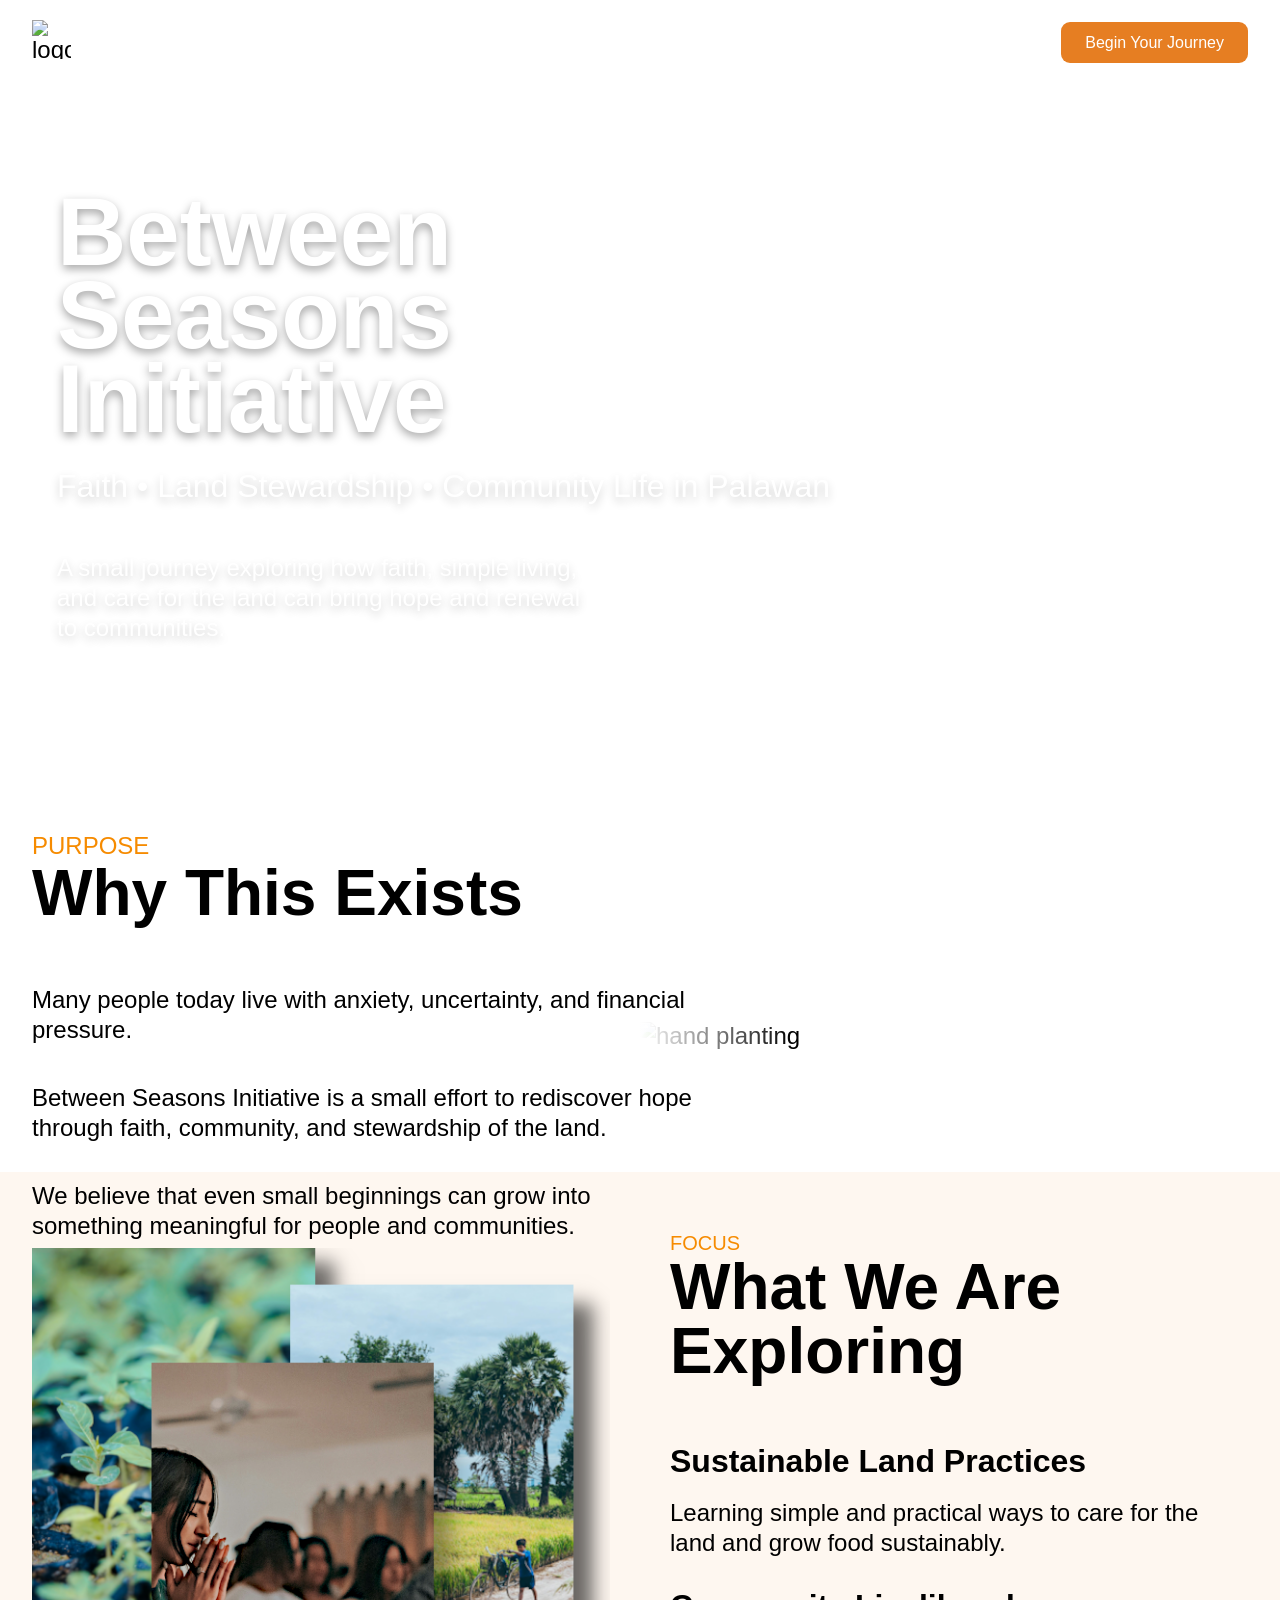
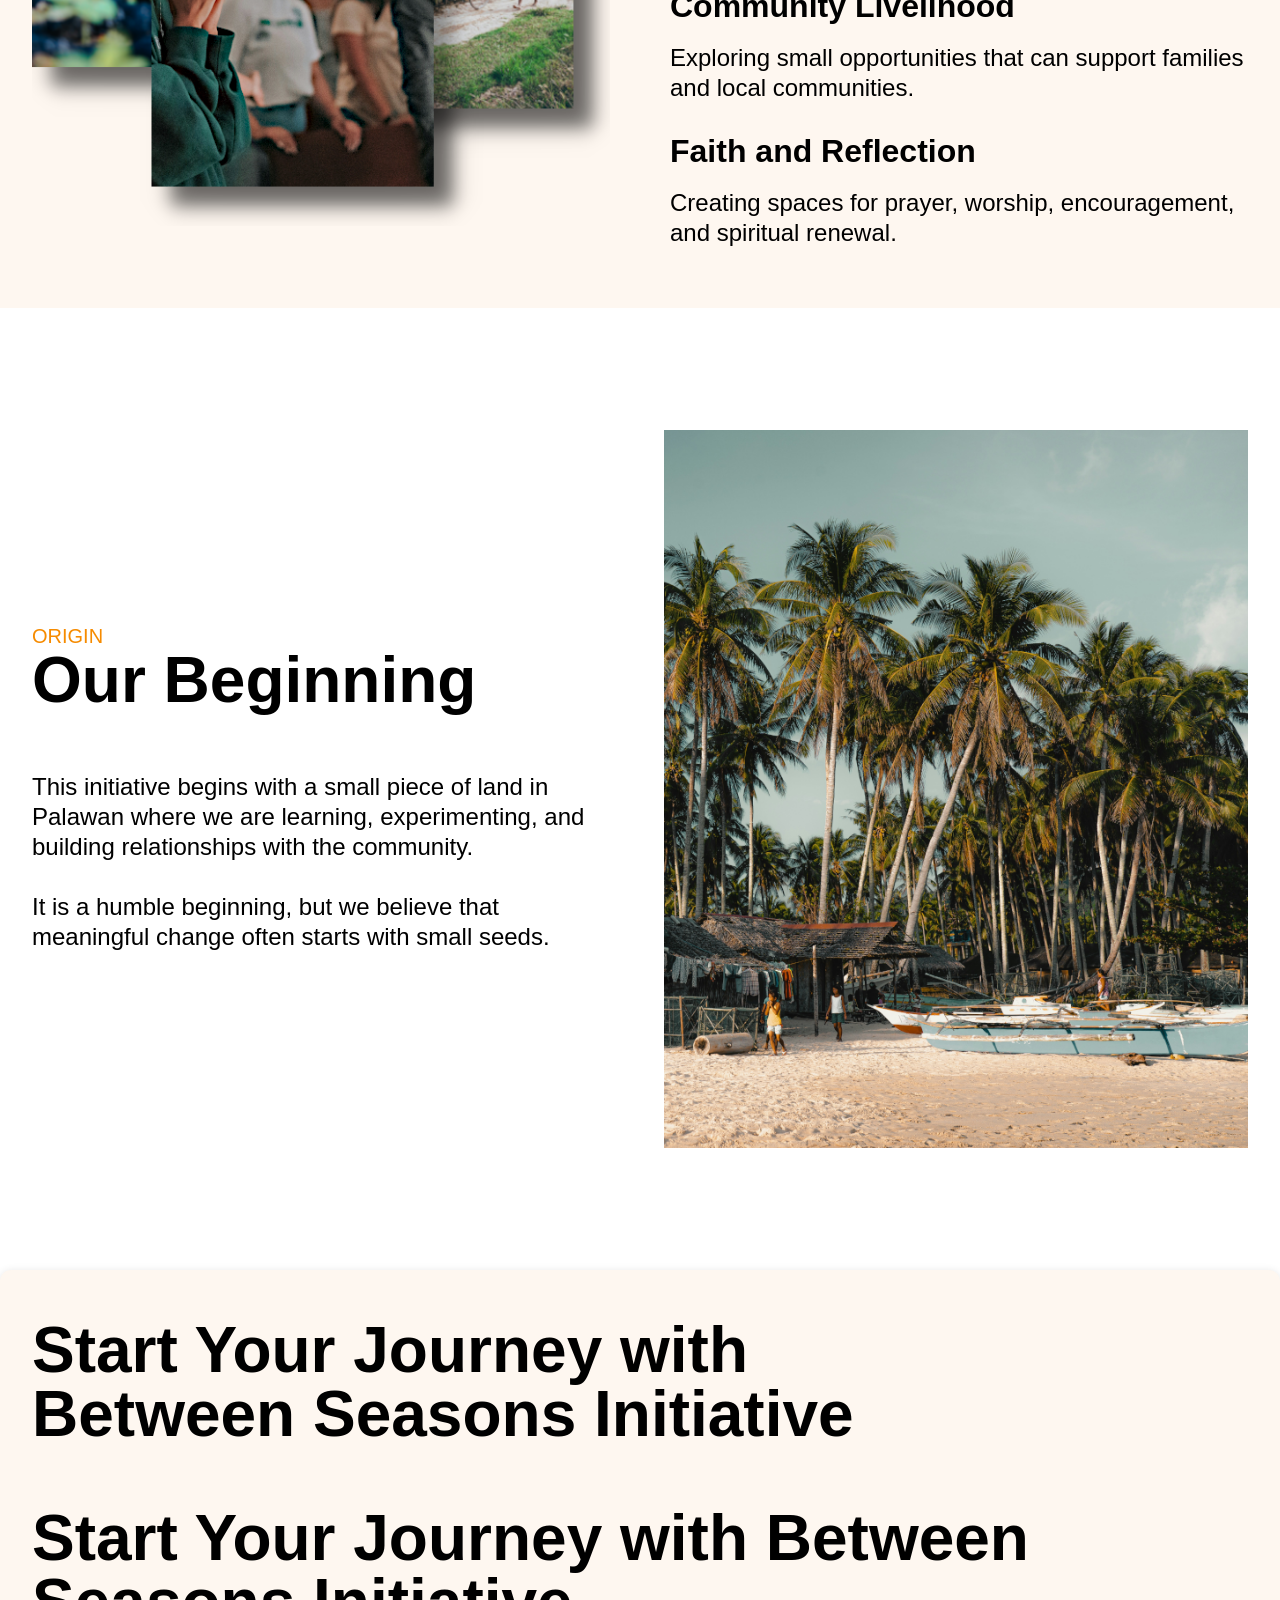
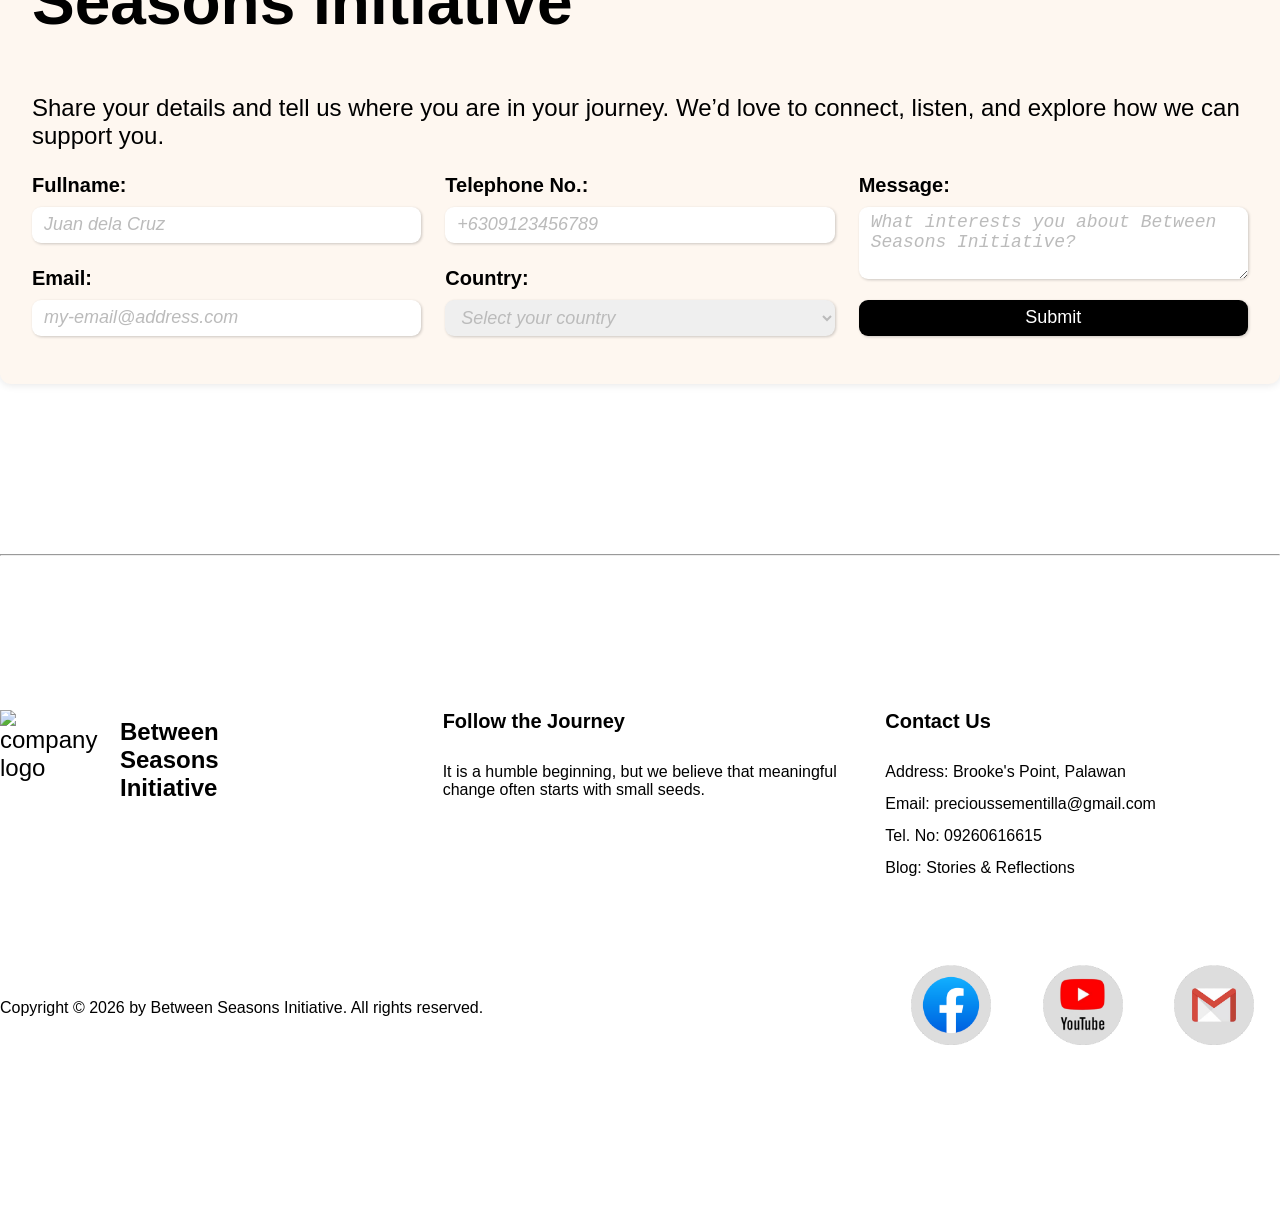
==== commit 0eb7ff9b: "Add files via upload" ====
--- a/index.html
+++ b/index.html
@@ -9,12 +9,10 @@
   <link rel="stylesheet" href="styles/style.css">
   <link rel="stylesheet" href="styles/queries.css">
 
-  <link rel="icon" href="img/BSI-logo-round.png" />
-
   <script defer type="module" src="https://unpkg.com/ionicons@5.4.0/dist/ionicons/ionicons.esm.js"></script>
   <script nomodule="" src="https://unpkg.com/ionicons@5.4.0/dist/ionicons/ionicons.js"></script>
 
-
+  <link rel="icon" href="img/BSI-logo-round.png" />
   <title>Between Seasons Initiative</title>
 </head>
 
@@ -163,7 +161,8 @@
   <!-- #region section-cta -->
   <section class="section-cta" id="section-cta">
     <div class="container">
-      <h1 class="heading-secondary">Start Your Journey with <br />Between Seasons Initiative</h1>
+      <h1 class="heading-secondary with-break">Start Your Journey with <br />Between Seasons Initiative</h1>
+      <h1 class="heading-secondary no-break">Start Your Journey with Between Seasons Initiative</h1>
       <p class="cta-text">Share your details and tell us where you are in your journey. We’d love to connect, listen,
         and
         explore how we can support you.</p>
--- a/styles/style.css
+++ b/styles/style.css
@@ -348,8 +348,10 @@
   gap: 2.4rem;
 }
 
-.col-3 {
+.form-col.col-3 {
   gap: 0;
+  display: flex;
+  flex-direction: column;
 }
 
 .form-detail label {
@@ -378,18 +380,19 @@
   font-size: 1.8rem;
   width: 100%;
   border-radius: 9px;
-  font-style: italic;
-  /* color: #bbb; */
   border: none;
   box-shadow: 1px 1px 3px rgba(0, 0, 0, 0.2);
+  padding-left: 1.2rem;
 }
 
 select {
   color: #bbb;
+  font-style: italic;
 }
 
 select:valid {
   color: #000;
+  font-style: normal;
 }
 
 .form-detail input::placeholder {
